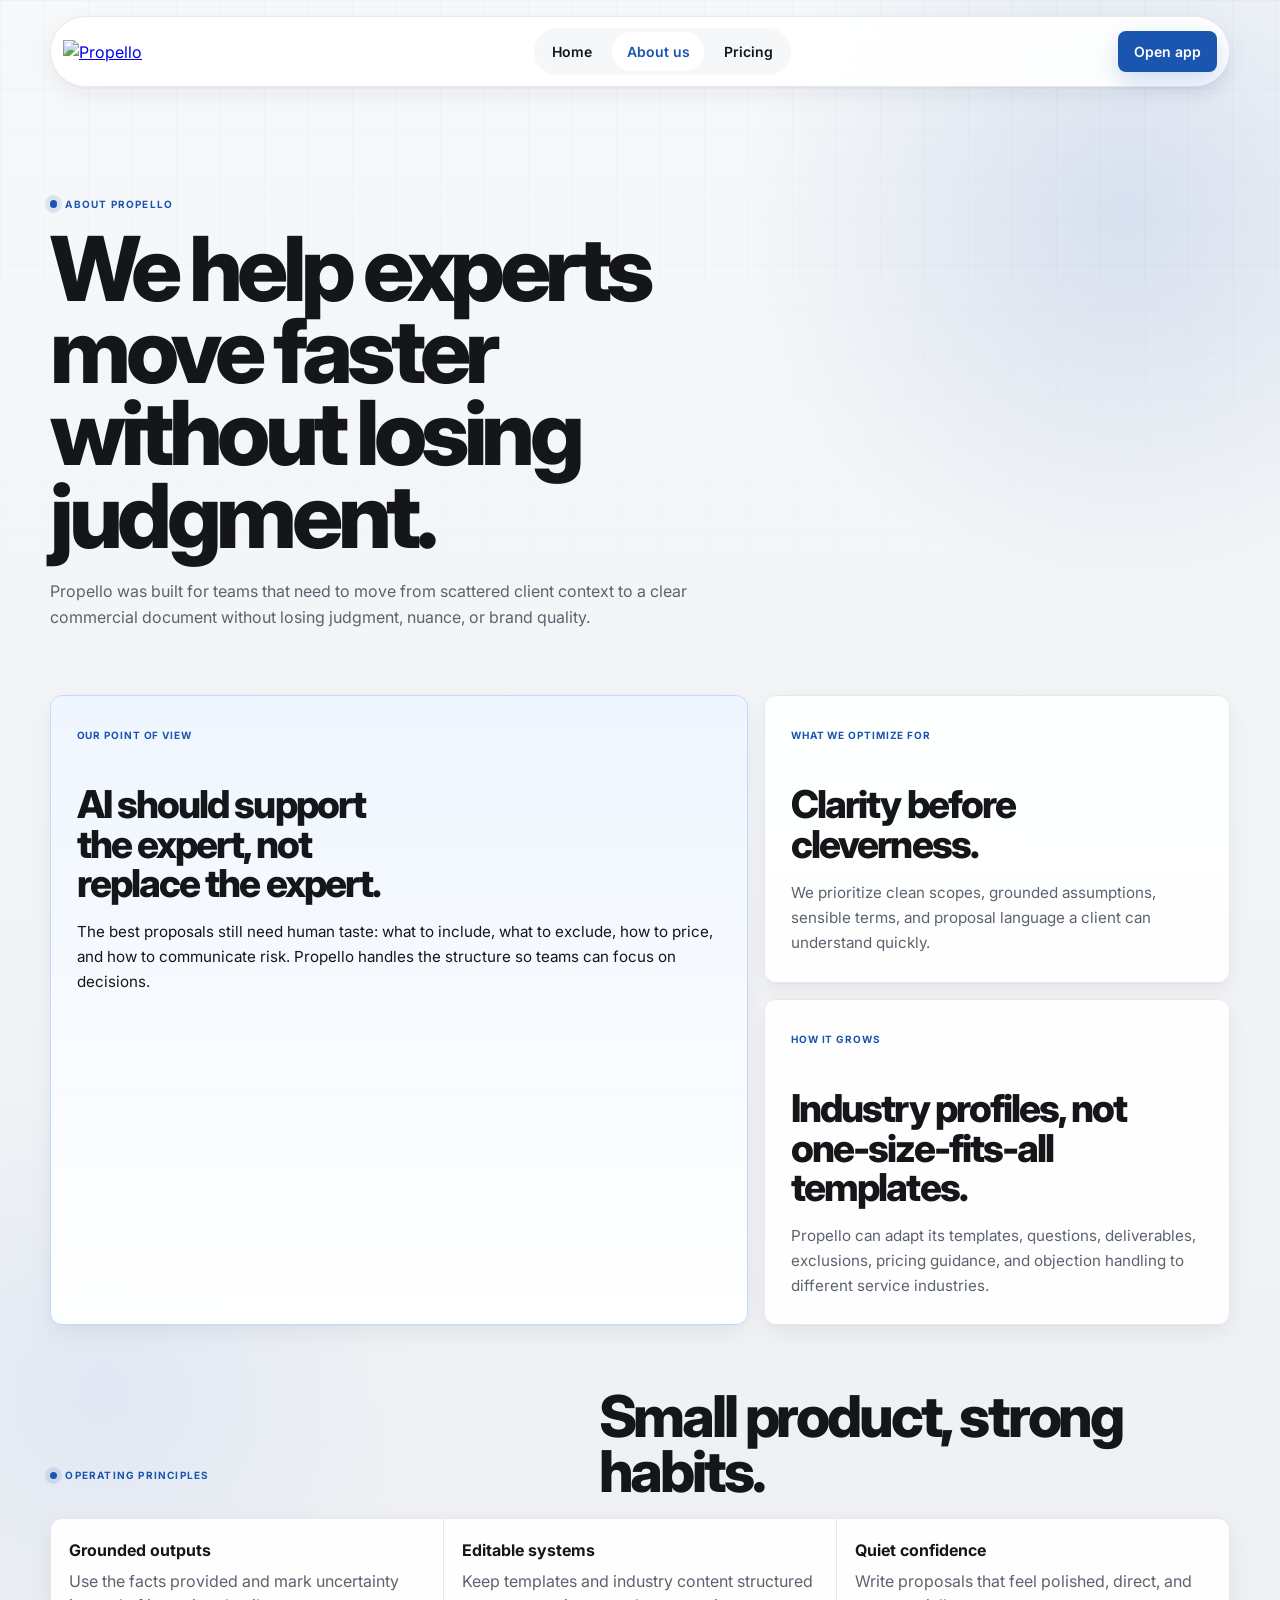
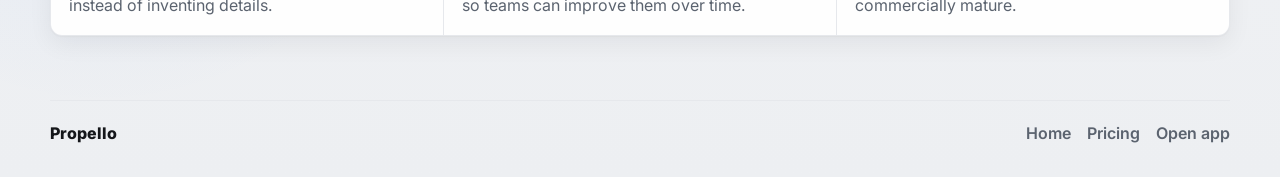
==== about.html @ bf48cc8b "Improve landing 3D render quality" ====
<!DOCTYPE html>
<html lang="en">
<head>
  <meta charset="UTF-8" />
  <meta name="viewport" content="width=device-width, initial-scale=1.0" />
  <title>Propello — About Us</title>
  <link rel="icon" href="assets/favicon.svg" />
  <link rel="preconnect" href="https://fonts.googleapis.com" />
  <link rel="preconnect" href="https://fonts.gstatic.com" crossorigin />
  <link href="https://fonts.googleapis.com/css2?family=Inter:wght@400;500;600;700;800&display=swap" rel="stylesheet" />
  <link rel="stylesheet" href="styles.css?v=41" />
</head>
<body class="marketing-page">

  <header class="marketing-nav">
    <a class="marketing-nav__brand" href="home.html" aria-label="Propello home">
      <img src="assets/logo.svg" alt="Propello" />
    </a>
    <nav class="marketing-nav__links" aria-label="Main navigation">
      <a href="home.html">Home</a>
      <a class="is-active" href="about.html">About us</a>
      <a href="pricing.html">Pricing</a>
    </nav>
    <a class="marketing-nav__cta" href="index.html">Open app</a>
  </header>

  <main>
    <section class="about-hero">
      <span class="marketing-eyebrow">About Propello</span>
      <h1>We help experts move faster without losing judgment.</h1>
      <p>
        Propello was built for teams that need to move from scattered client context to a clear
        commercial document without losing judgment, nuance, or brand quality.
      </p>
    </section>

    <section class="about-grid">
      <article class="about-panel about-panel--dark">
        <span>Our point of view</span>
        <h2>AI should support the expert, not replace the expert.</h2>
        <p>
          The best proposals still need human taste: what to include, what to exclude, how to price,
          and how to communicate risk. Propello handles the structure so teams can focus on decisions.
        </p>
      </article>
      <article class="about-panel">
        <span>What we optimize for</span>
        <h2>Clarity before cleverness.</h2>
        <p>
          We prioritize clean scopes, grounded assumptions, sensible terms, and proposal language a
          client can understand quickly.
        </p>
      </article>
      <article class="about-panel">
        <span>How it grows</span>
        <h2>Industry profiles, not one-size-fits-all templates.</h2>
        <p>
          Propello can adapt its templates, questions, deliverables, exclusions, pricing guidance,
          and objection handling to different service industries.
        </p>
      </article>
    </section>

    <section class="values-section">
      <div class="section-heading">
        <span class="marketing-eyebrow">Operating principles</span>
        <h2>Small product, strong habits.</h2>
      </div>
      <div class="values-list">
        <div><strong>Grounded outputs</strong><span>Use the facts provided and mark uncertainty instead of inventing details.</span></div>
        <div><strong>Editable systems</strong><span>Keep templates and industry content structured so teams can improve them over time.</span></div>
        <div><strong>Quiet confidence</strong><span>Write proposals that feel polished, direct, and commercially mature.</span></div>
      </div>
    </section>
  </main>

  <footer class="marketing-footer">
    <span>Propello</span>
    <a href="home.html">Home</a>
    <a href="pricing.html">Pricing</a>
    <a href="index.html">Open app</a>
  </footer>
</body>
</html>
---- styles.css ----
/* ============================================================
   Propello Design System & UI Components (light theme)
   ============================================================ */

/* Ensure [hidden] always wins over display rules set by class selectors */
[hidden] { display: none !important; }
:root {
  --bg: #edeff2;
  --bg-card: #ffffff;
  --bg-input: #ffffff;
  --bg-subtle: #f6f7f9;
  --text: #14161a;
  --text-muted: #5b636f;
  --rausch: #1A56B0;
  --rausch-hover: #1545A0;
  --rausch-tint: #EFF6FF;
  --border: #e6e8ec;
  --radius: 12px;
  --shadow: 0 1px 2px rgb(20 22 26 / 0.04), 0 8px 24px rgb(20 22 26 / 0.06);
  --appbar-h: 64px;
}

* { box-sizing: border-box; margin: 0; padding: 0; }
body {
  font-family: 'Inter', -apple-system, system-ui, sans-serif;
  background: var(--bg);
  color: var(--text);
  line-height: 1.5;
  -webkit-font-smoothing: antialiased;
  padding-top: var(--appbar-h);
}
button, input, textarea, select { font-family: inherit; }

/* Layout */
.appbar {
  display: flex; justify-content: space-between; align-items: center;
  padding: 1rem 1.5rem; background: var(--bg-card);
  border-bottom: 1px solid var(--border);
  position: fixed; top: 0; left: 240px; right: 0;
  z-index: 100; transition: left 0.2s ease;
}
.appbar__brand { display: flex; align-items: center; gap: 0.75rem; }
.appbar__logo { height: 24px; }
.appbar__divider { width: 1px; height: 22px; background: var(--border); }
.appbar__title { font-weight: 700; font-size: 0.875rem; letter-spacing: -0.01em; color: var(--text); }
.appbar__actions { display: flex; gap: 0.5rem; align-items: center; }

.layout { display: grid; grid-template-columns: minmax(340px, 400px) minmax(0, 1fr); align-items: start; min-height: calc(100vh - var(--appbar-h)); }
.composer {
  padding: 1.5rem; border-right: 1px solid var(--border);
  position: sticky; top: var(--appbar-h);
  overflow-y: auto; height: calc(100vh - var(--appbar-h));
  display: flex; flex-direction: column; gap: 1rem;
  background: var(--bg-card);
}
/* No overflow here: it must NOT become the sticky scroll-container, or the
   editor toolbar below would stick to the stage (which scrolls with the page)
   instead of to the viewport. The window is the scroller. */
.stage { padding: 3rem 1.5rem; background: var(--bg); min-width: 0; }

/* Components */
.card {
  background: var(--bg-card); border: 1px solid var(--border);
  border-radius: var(--radius); padding: 1.25rem;
  box-shadow: var(--shadow);
}
/* Settings modal */
.modal__content--settings { max-width: 440px; }
.settings-tabs { display: flex; gap: 0.4rem; padding: 0.25rem; background: var(--bg-subtle); border-radius: 10px; margin-bottom: 1.25rem; }
.settings-tab { flex: 1; padding: 0.5rem; border: none; border-radius: 8px; background: transparent; font-size: 0.8125rem; font-weight: 600; color: var(--text-muted); cursor: pointer; transition: background 0.15s, color 0.15s; }
.settings-tab:hover { color: var(--text); }
.settings-tab--active { background: var(--bg-card); color: var(--text); box-shadow: var(--shadow); }
.settings-panel { display: flex; flex-direction: column; gap: 0.75rem; }
.settings-avatar-row { display: flex; align-items: center; gap: 1rem; margin-bottom: 0.25rem; }
.settings-avatar { width: 64px; height: 64px; border-radius: 50%; background: var(--rausch); color: #fff; display: flex; align-items: center; justify-content: center; font-size: 1.25rem; font-weight: 700; flex-shrink: 0; overflow: hidden; }
.settings-avatar-actions { display: flex; flex-direction: column; gap: 0.4rem; }
.card__title { font-size: 0.875rem; font-weight: 600; margin-bottom: 0.5rem; }
.card__hint { font-size: 0.75rem; color: var(--text-muted); margin-bottom: 1rem; line-height: 1.5; }
.card__hint code { background: var(--bg-subtle); border: 1px solid var(--border); border-radius: 5px; padding: 1px 5px; font-size: 0.6875rem; }
.brand-color-row {
  display: grid; grid-template-columns: auto 2.75rem minmax(0, 1fr) auto;
  align-items: center; gap: 0.55rem;
}
.brand-color-preview {
  width: 1.25rem; height: 1.25rem; border-radius: 50%;
  background: var(--rausch); border: 2px solid #fff;
  box-shadow: 0 0 0 6px rgba(26, 86, 176, 0.12);
}
.brand-color-input {
  width: 2.75rem; height: 2.5rem; padding: 0.15rem;
  border: 1px solid var(--border); border-radius: 8px;
  background: var(--bg-input); cursor: pointer;
}
.brand-color-hex {
  font-family: 'Courier New', monospace; text-transform: lowercase;
}

.card__subtitle {
  font-size: 0.75rem; font-weight: 700; text-transform: uppercase; letter-spacing: 0.04em;
  color: var(--text-muted); margin: 1rem 0 0.5rem;
}
.card__subtitle:first-of-type { margin-top: 0; }

/* Line items */
.line-items { display: flex; flex-direction: column; gap: 0.5rem; margin-bottom: 0.5rem; }
.line-item {
  display: flex; flex-direction: column; gap: 0.4rem;
  padding: 0.6rem; border: 1px solid var(--border); border-radius: 8px;
}
.line-item__row2 { display: grid; grid-template-columns: 4.5rem 1fr 1fr 1.75rem; gap: 0.4rem; align-items: center; }
.line-item__amount {
  font-size: 0.8125rem; font-weight: 600; text-align: right; padding: 0.625rem 0.25rem;
  font-variant-numeric: tabular-nums;
}
.line-item__remove {
  width: 1.75rem; height: 1.75rem; border-radius: 6px; border: 1px solid var(--border);
  background: transparent; color: var(--text-muted); font-size: 1.1rem; line-height: 1;
  cursor: pointer; display: flex; align-items: center; justify-content: center;
  transition: background 0.15s ease, color 0.15s ease;
}
.line-item__remove:hover { background: var(--rausch-tint); color: var(--rausch); border-color: #BFDBFE; }
.line-items__total {
  display: flex; align-items: center; justify-content: space-between;
  font-size: 0.8125rem; font-weight: 700; padding: 0.5rem 0.25rem 1rem;
}
.line-items__total span:last-child { font-variant-numeric: tabular-nums; }

/* Internal proposal toolkit */
.internal-card { padding-bottom: 1rem; }
.internal-tabs {
  display: flex; flex-wrap: wrap; gap: 0.35rem;
  padding: 0.35rem; margin-bottom: 0.9rem;
  background: var(--bg-subtle); border-radius: 8px;
}
.internal-tab {
  flex: 1 1 calc(20% - 0.35rem);
  min-width: 4.6rem; border: none; border-radius: 6px; background: transparent;
  color: var(--text-muted); cursor: pointer;
  font-size: 0.7rem; font-weight: 700; padding: 0.45rem 0.35rem;
  white-space: normal; line-height: 1.1; text-align: center;
}
.internal-tab:hover { color: var(--text); }
.internal-tab--active { background: var(--bg-card); color: var(--rausch); box-shadow: var(--shadow); }
.internal-panel { display: flex; flex-direction: column; gap: 0.75rem; }
.internal-panel__description {
  margin: 0;
  padding: 0.65rem 0.7rem;
  border: 1px solid var(--border);
  border-left: 3px solid var(--rausch);
  border-radius: 8px;
  background: var(--bg-subtle);
  color: var(--text-muted);
  font-size: 0.74rem;
  font-weight: 600;
  line-height: 1.45;
}
.internal-preview {
  border: 1px solid var(--border); border-radius: 8px; background: var(--bg-subtle);
  padding: 0.75rem; min-height: 72px;
}
.internal-preview__title { font-size: 0.8125rem; font-weight: 700; color: var(--text); margin-bottom: 0.25rem; }
.internal-preview__text { font-size: 0.75rem; color: var(--text-muted); line-height: 1.45; }
.internal-mini-form { display: grid; grid-template-columns: 1fr auto; gap: 0.5rem; align-items: start; }
.internal-mini-form--stack { grid-template-columns: 1fr; }

.industry-onboarding .card__hint {
  margin: 0.45rem 0 0.6rem;
}
.industry-question-list {
  display: flex; flex-direction: column; gap: 0.65rem;
}
.industry-question {
  min-width: 0;
}
.industry-setup {
  display: flex; flex-direction: column; gap: 0.85rem;
  padding: 0.8rem; margin: -0.25rem 0 0.9rem;
  border: 1px solid #BFDBFE; border-radius: 10px;
  background: linear-gradient(135deg, #EFF6FF, #ffffff);
}
.industry-setup__copy {
  display: flex; flex-direction: column; gap: 0.25rem;
  min-width: 0;
}
.industry-setup__copy strong {
  font-size: 0.875rem; color: var(--text); line-height: 1.25;
}
.industry-setup__copy p {
  margin: 0; color: var(--text-muted); font-size: 0.75rem; line-height: 1.45;
}
.industry-setup__eyebrow {
  width: fit-content;
  padding: 0.2rem 0.45rem; border-radius: 999px;
  background: var(--rausch); color: #fff;
  font-size: 0.62rem; font-weight: 800; text-transform: uppercase; letter-spacing: 0.05em;
}
.industry-setup__form {
  display: flex; flex-direction: column; gap: 0.65rem;
}

.content-block-list { display: flex; flex-direction: column; gap: 0.5rem; max-height: 260px; overflow: auto; padding-right: 0.15rem; }
.content-block {
  display: grid; grid-template-columns: 1fr auto; gap: 0.6rem; align-items: start;
  padding: 0.7rem; border: 1px solid var(--border); border-radius: 8px;
  background: var(--bg-card);
}
.content-block--selected { border-color: #BFDBFE; background: var(--rausch-tint); }
.content-block__title { font-size: 0.8125rem; font-weight: 700; color: var(--text); margin-bottom: 0.2rem; }
.content-block__text {
  font-size: 0.73rem; color: var(--text-muted); line-height: 1.45;
  display: -webkit-box; -webkit-line-clamp: 3; -webkit-box-orient: vertical; overflow: hidden;
}
.content-block__actions { display: flex; flex-direction: column; gap: 0.35rem; }

.scope-items { display: flex; flex-wrap: wrap; gap: 0.35rem; min-height: 1.8rem; }
.scope-item {
  display: inline-flex; align-items: center; gap: 0.35rem;
  padding: 0.32rem 0.45rem; border-radius: 999px;
  border: 1px solid var(--border); background: var(--bg-subtle);
  font-size: 0.72rem; font-weight: 600; color: var(--text);
}
.scope-item button {
  width: 16px; height: 16px; border: none; border-radius: 50%;
  background: rgba(20, 22, 26, 0.08); color: var(--text-muted);
  line-height: 1; cursor: pointer;
}
.scope-item button:hover { background: var(--rausch); color: #fff; }

.proposal-price-items { display: flex; flex-direction: column; gap: 0.5rem; }
.proposal-price-item {
  display: flex; flex-direction: column; gap: 0.45rem;
  padding: 0.75rem; border: 1px solid var(--border); border-radius: 8px;
  background: var(--bg-card);
}
.proposal-price-item__header {
  display: grid; grid-template-columns: minmax(0, 1fr) auto; gap: 0.4rem; align-items: center;
}
.proposal-price-item__basis { width: 100%; min-width: 0; }
.proposal-price-item__money {
  display: grid; grid-template-columns: auto minmax(0, 1fr); gap: 0.4rem; align-items: center;
}
.proposal-price-item__prefix {
  min-width: 1.1rem; text-align: center; color: var(--text-muted); font-size: 0.75rem; font-weight: 700;
}
.proposal-price-item__money .input {
  min-width: 0; text-align: right; font-variant-numeric: tabular-nums;
}
.proposal-price-item .line-item__remove {
  width: 1.9rem; height: 1.9rem;
}

.approval-summary {
  display: flex; align-items: center; justify-content: space-between; gap: 0.75rem;
  padding: 0.75rem; border: 1px solid var(--border); border-radius: 8px; background: var(--bg-subtle);
  flex-wrap: wrap;
}
.approval-summary__status {
  display: inline-flex; align-items: center; padding: 0.25rem 0.5rem;
  border-radius: 999px; font-size: 0.72rem; font-weight: 800; text-transform: uppercase;
  letter-spacing: 0.04em;
}
.approval-summary__status--draft, .doc-status--draft { color: #475569; background: #e2e8f0; }
.approval-summary__status--review, .doc-status--review { color: #92400e; background: #fef3c7; }
.approval-summary__status--approved, .doc-status--approved { color: #047857; background: #d1fae5; }
.approval-summary__meta { font-size: 0.72rem; color: var(--text-muted); text-align: right; }
.approval-actions { display: grid; grid-template-columns: repeat(3, 1fr); gap: 0.4rem; }
.approval-actions .btn { width: 100%; }

.version-list { display: flex; flex-direction: column; gap: 0.5rem; max-height: 260px; overflow: auto; padding-right: 0.15rem; }
.version-item {
  display: grid; grid-template-columns: 1fr auto; gap: 0.6rem; align-items: center;
  padding: 0.65rem; border: 1px solid var(--border); border-radius: 8px; background: var(--bg-card);
}
.version-item__title { font-size: 0.8125rem; font-weight: 700; color: var(--text); }
.version-item__meta { font-size: 0.72rem; color: var(--text-muted); }

.workflow-banner {
  max-width: 210mm; margin: 0 auto 1rem;
  display: flex; align-items: center; gap: 0.6rem; flex-wrap: wrap;
  padding: 0.65rem 0.9rem; border-radius: 10px; border: 1px solid var(--border);
  background: var(--bg-card); color: var(--text); box-shadow: var(--shadow);
  font-size: 0.8125rem;
}
.workflow-banner__pill {
  display: inline-flex; align-items: center; border-radius: 999px;
  padding: 0.22rem 0.5rem; font-size: 0.68rem; font-weight: 800;
  text-transform: uppercase; letter-spacing: 0.04em;
}
.workflow-banner--draft .workflow-banner__pill { background: #e2e8f0; color: #475569; }
.workflow-banner--review .workflow-banner__pill { background: #fef3c7; color: #92400e; }
.workflow-banner--approved .workflow-banner__pill { background: #d1fae5; color: #047857; }

.doc-status {
  display: inline-flex; vertical-align: middle; margin-left: 0.35rem;
  padding: 0.12rem 0.35rem; border-radius: 999px;
  font-size: 0.6rem; font-weight: 800; text-transform: uppercase; letter-spacing: 0.04em;
}

/* Document type badge */
.doc-card__type {
  position: absolute; top: 0.5rem; left: 0.5rem; font-size: 0.625rem; font-weight: 700;
  text-transform: uppercase; letter-spacing: 0.04em; color: var(--rausch);
  background: var(--rausch-tint); border-radius: 5px; padding: 2px 6px; line-height: 1.4;
}
.doc-card__type--proposal { color: #1d4ed8; background: #dbeafe; }
.doc-card__type--invoice { color: var(--rausch); background: var(--rausch-tint); }
.doc-card__type--questionnaire { color: #15803d; background: #dcfce7; }
.doc-card__new {
  position: absolute; top: 0.5rem; right: 2rem; font-size: 0.625rem; font-weight: 700;
  text-transform: uppercase; letter-spacing: 0.04em; color: #fff; background: var(--rausch);
  border-radius: 5px; padding: 2px 6px; line-height: 1.4; z-index: 1;
}
.step { display: flex; align-items: center; gap: 0.75rem; margin-bottom: 1rem; }
.step .card__title { margin: 0; }
.step__n {
  width: 20px; height: 20px; background: var(--rausch); color: #fff;
  border-radius: 50%; font-size: 0.625rem; font-weight: 800;
  display: flex; align-items: center; justify-content: center;
}

.input {
  width: 100%; padding: 0.625rem 0.875rem;
  background: var(--bg-input); border: 1px solid var(--border);
  border-radius: 8px; color: var(--text); font-size: 0.875rem;
  transition: border-color 0.15s ease;
}
.input:focus { outline: none; border-color: var(--rausch); }
.input::placeholder { color: var(--text-muted); opacity: 0.7; }
.textarea { resize: vertical; }
.label { display: block; font-size: 0.75rem; font-weight: 500; color: var(--text-muted); margin-bottom: 0.25rem; }
.label__opt { font-weight: 400; color: var(--text-muted); opacity: 0.75; }

.date-field { position: relative; display: flex; align-items: center; }
.date-field .input { padding-right: 2.25rem; }
.date-field__btn {
  position: absolute; right: 0.35rem; top: 50%; transform: translateY(-50%);
  width: 1.75rem; height: 1.75rem; display: flex; align-items: center; justify-content: center;
  background: none; border: none; border-radius: 6px; cursor: pointer;
  font-size: 0.9375rem; line-height: 1; color: var(--text-muted);
  transition: background 0.15s ease, color 0.15s ease;
}
.date-field__btn:hover { background: rgba(15, 23, 42, 0.06); color: var(--rausch); }
.date-field__btn svg { width: 1rem; height: 1rem; }
.date-field__picker {
  position: absolute; inset: 0; width: 100%; height: 100%;
  padding: 0; border: none; opacity: 0; pointer-events: none;
}

.grid2 { display: grid; grid-template-columns: 1fr 1fr; gap: 0.75rem; }
.modal__content .grid2 { margin-bottom: 0.75rem; }
.field { margin-bottom: 0.75rem; }
.field--full { grid-column: 1 / -1; }
.field--row { display: flex; align-items: center; justify-content: space-between; gap: 0.75rem; }
.check { display: inline-flex; align-items: center; gap: 0.4rem; font-size: 0.8125rem; color: var(--text-muted); cursor: pointer; }
.rule { border: none; border-top: 1px solid var(--border); margin: 1rem 0; }

.btn {
  padding: 0.625rem 1rem; border-radius: 8px; font-size: 0.875rem;
  font-weight: 600; cursor: pointer; transition: all 0.15s ease;
  border: none; display: inline-flex; align-items: center; justify-content: center; gap: 0.4rem;
  text-decoration: none; color: inherit;
}
.btn[hidden] { display: none; }
.btn--primary { background: var(--rausch); color: white; }
.btn--primary:hover { background: var(--rausch-hover); }
.btn--ghost { background: transparent; color: var(--text); border: 1px solid var(--border); }
.btn--ghost:hover { background: var(--bg-subtle); }
.btn--block { width: 100%; margin-bottom: 0.5rem; }
.btn--sm { padding: 0.45rem 0.75rem; font-size: 0.8125rem; }
.btn--quicksearch { white-space: nowrap; }
.btn__kbd {
  display: inline-flex; align-items: center; justify-content: center;
  padding: 0.12rem 0.35rem; border-radius: 6px; font-size: 0.68rem;
  font-weight: 700; letter-spacing: 0.02em; color: var(--text-muted);
  background: var(--bg-subtle); border: 1px solid var(--border);
}

.dot { width: 8px; height: 8px; border-radius: 50%; background: var(--text-muted); display: inline-block; }
.dot--ok { background: #10b981; }

/* Greeting + user menu */
.appbar__greeting { font-size: 0.8125rem; font-weight: 500; color: var(--text-muted); white-space: nowrap; }
/* The greeting now leads the appbar brand (where the logo used to be), followed
   by a divider and the page title. When logged out the greeting is [hidden], so
   collapse the now-orphaned leading divider too. */
.appbar__greeting[hidden] + .appbar__divider { display: none; }
.user-menu { position: relative; }
.user-menu__avatar {
  width: 32px; height: 32px; border-radius: 50%; border: none; cursor: pointer;
  background: var(--rausch); color: #fff; font-weight: 700; font-size: 0.8125rem;
  display: flex; align-items: center; justify-content: center; line-height: 1;
}
.user-menu__dropdown {
  position: absolute; top: calc(100% + 0.5rem); right: 0; min-width: 150px;
  background: var(--bg-card); border: 1px solid var(--border); border-radius: 8px;
  box-shadow: var(--shadow); padding: 0.25rem; display: flex; flex-direction: column;
  z-index: 200;
}
.user-menu__dropdown[hidden] { display: none; }
.user-menu__item {
  display: block; width: 100%; text-align: left; padding: 0.5rem 0.75rem;
  border-radius: 6px; border: none; background: none; cursor: pointer;
  font-size: 0.8125rem; color: var(--text);
}
.user-menu__item:hover { background: var(--bg-subtle); }

/* Logo settings row */
.logo-row { display: flex; align-items: center; gap: 0.6rem; flex-wrap: wrap; }
.logo-preview { height: 28px; width: auto; max-width: 120px; }

/* Dropzone */
.dropzone {
  border: 2px dashed var(--border); border-radius: var(--radius);
  padding: 2rem 1rem; text-align: center; cursor: pointer;
  display: flex; flex-direction: column; gap: 0.5rem; transition: all 0.15s ease;
}
.dropzone:hover { border-color: var(--rausch); background: rgba(26, 86, 176, 0.05); }
.dropzone__text { font-size: 0.8125rem; }
.dropzone__file {
  font-size: 0.75rem; color: var(--rausch); font-weight: 600;
  max-width: 100%; overflow: hidden; text-overflow: ellipsis; white-space: nowrap;
}

/* History */
.history-list { display: flex; flex-direction: column; gap: 1rem; }
.history-group { display: flex; flex-direction: column; gap: 0.5rem; }
.history-group__label {
  font-size: 0.6875rem; font-weight: 700; text-transform: uppercase; letter-spacing: 0.05em;
  color: var(--text-muted);
}
.history-item {
  display: flex; align-items: center; gap: 0.5rem;
  padding: 0.75rem; border-radius: 8px; border: 1px solid var(--border);
  transition: background 0.15s ease;
}
.history-item:hover { background: var(--bg-subtle); }
.history-item__body { flex: 1; min-width: 0; cursor: pointer; }
.history-item__title { font-size: 0.8125rem; font-weight: 600; }
.history-item__meta { font-size: 0.75rem; color: var(--text-muted); }
.history-item__delete {
  flex-shrink: 0; width: 24px; height: 24px; border-radius: 6px;
  border: 1px solid transparent; background: transparent; color: var(--text-muted);
  font-size: 1.1rem; line-height: 1; cursor: pointer; transition: background 0.15s ease, color 0.15s ease;
}
.history-item__delete:hover { background: var(--rausch-tint); color: var(--rausch); border-color: #BFDBFE; }
.history-card__viewall { margin-top: 0.75rem; }

/* Dashboard */
.modal--dashboard .modal__content {
  max-width: 1000px; width: 100%; height: 85vh;
  display: flex; flex-direction: column;
}
.dashboard__header {
  display: flex; align-items: center; justify-content: space-between; gap: 1rem;
  flex-wrap: wrap; margin-bottom: 1rem; padding-right: 2rem;
}
.dashboard__header .card__title { margin: 0; }
.dashboard__search { max-width: 320px; }
.dashboard__tabs { display: flex; gap: 0.4rem; }
.dashboard__tab {
  padding: 0.4rem 0.75rem; border-radius: 8px; border: 1px solid var(--border);
  background: transparent; font-size: 0.8125rem; font-weight: 600; color: var(--text-muted);
  cursor: pointer; transition: background 0.15s ease, color 0.15s ease, border-color 0.15s ease;
}
.dashboard__tab:hover { color: var(--text); }
.dashboard__tab--active { background: var(--rausch-tint); color: var(--rausch); border-color: #BFDBFE; }
.dashboard__grid {
  flex: 1; overflow: auto;
  display: grid; grid-template-columns: repeat(auto-fill, minmax(180px, 1fr));
  gap: 1rem; align-content: start;
}
.dashboard__empty { color: var(--text-muted); font-size: 0.875rem; grid-column: 1 / -1; text-align: center; padding: 3rem 1rem; }

.doc-card {
  position: relative; display: flex; flex-direction: column;
  border: 1px solid var(--border); border-radius: var(--radius);
  overflow: hidden; cursor: pointer; transition: box-shadow 0.15s ease, border-color 0.15s ease;
  background: var(--bg-card);
}
.doc-card:hover { border-color: var(--rausch); box-shadow: var(--shadow); }
.doc-card__thumb {
  aspect-ratio: 3 / 4; background: #f8fafc; border-bottom: 1px solid var(--border);
  display: flex; flex-direction: column; align-items: center; justify-content: center;
  padding: 0.75rem; text-align: center; gap: 0.5rem;
}
.doc-card__thumb img { height: 18px; width: auto; }
.doc-card__thumb-title {
  font-size: 0.6875rem; font-weight: 600; color: var(--text);
  display: -webkit-box; -webkit-line-clamp: 4; -webkit-box-orient: vertical; overflow: hidden;
}
.doc-card__body { padding: 0.625rem 0.75rem; }
.doc-card__title {
  font-size: 0.8125rem; font-weight: 600; overflow: hidden; text-overflow: ellipsis;
  white-space: nowrap;
}
.doc-card__meta { font-size: 0.75rem; color: var(--text-muted); overflow: hidden; text-overflow: ellipsis; white-space: nowrap; }
.doc-card__delete {
  position: absolute; top: 0.5rem; right: 0.5rem; width: 26px; height: 26px;
  border-radius: 6px; border: 1px solid var(--border); background: var(--bg-card);
  color: var(--text-muted); font-size: 1.1rem; line-height: 1; cursor: pointer;
  display: flex; align-items: center; justify-content: center;
  opacity: 0; transition: opacity 0.15s ease, background 0.15s ease, color 0.15s ease;
}
.doc-card:hover .doc-card__delete { opacity: 1; }
.doc-card__delete:hover { background: var(--rausch-tint); color: var(--rausch); border-color: #BFDBFE; }
@media (hover: none) {
  .doc-card__delete { opacity: 1; }
}

/* Modal */
.modal {
  position: fixed; top: 0; right: 0; bottom: 0; left: 0; inset: 0;
  background: rgba(20, 22, 26, 0.5); padding: 1rem;
  display: none; align-items: center; justify-content: center;
  z-index: 1000; opacity: 0; pointer-events: none; transition: opacity 0.2s ease;
}
.modal--visible { display: flex; opacity: 1; pointer-events: auto; }
.modal__content { width: 100%; max-width: 360px; max-height: 100%; overflow: auto; position: relative; }
.modal__content--quick-search { max-width: 760px; padding: 1rem 1rem 0.85rem; }
.modal__close {
  position: absolute; top: 0.75rem; right: 0.75rem;
  background: none; border: none; color: var(--text-muted);
  font-size: 1.5rem; cursor: pointer; line-height: 1;
}

.modal--quick-search { align-items: flex-start; padding-top: 9vh; }
.quick-search__header {
  display: flex; align-items: flex-start; justify-content: space-between; gap: 1rem;
  margin-bottom: 0.9rem;
}
.quick-search__inputrow {
  display: flex; align-items: center; gap: 0.75rem; margin-bottom: 0.85rem;
}
.quick-search__input { flex: 1; height: 48px; font-size: 0.95rem; }
.quick-search__shortcut {
  flex-shrink: 0; padding: 0.5rem 0.65rem; border-radius: 10px;
  font-size: 0.75rem; font-weight: 700; color: var(--text-muted);
  background: var(--bg-subtle); border: 1px solid var(--border);
}
.quick-search__status {
  font-size: 0.8125rem; color: var(--text-muted); padding: 0.5rem 0.25rem 0.85rem;
}
.quick-search__results {
  display: flex; flex-direction: column; gap: 0.45rem;
  max-height: min(50vh, 480px); overflow: auto; padding-right: 0.2rem;
}
.quick-search__item {
  width: 100%; display: flex; align-items: center; gap: 0.8rem;
  text-align: left; background: var(--bg-card); border: 1px solid var(--border);
  border-radius: 14px; padding: 0.8rem 0.9rem; cursor: pointer;
  transition: border-color 0.15s ease, background 0.15s ease, transform 0.15s ease, box-shadow 0.15s ease;
}
.quick-search__item:hover, .quick-search__item--active {
  border-color: rgba(26, 86, 176, 0.35);
  background: var(--rausch-tint);
  box-shadow: 0 6px 18px rgba(26, 86, 176, 0.08);
  transform: translateY(-1px);
}
.quick-search__icon {
  width: 34px; height: 34px; border-radius: 10px; flex-shrink: 0;
  display: inline-flex; align-items: center; justify-content: center;
  font-size: 0.8rem; font-weight: 800; color: #fff;
  background: linear-gradient(135deg, #1A56B0, #3B82F6);
}
.quick-search__icon--questionnaire { background: linear-gradient(135deg, #0ea5e9, #22c55e); }
.quick-search__icon--invoice { background: linear-gradient(135deg, #0f172a, #475569); }
.quick-search__icon--proposal { background: linear-gradient(135deg, #1A56B0, #3B82F6); }
.quick-search__body { flex: 1; min-width: 0; }
.quick-search__title { font-weight: 700; color: #0f172a; margin-bottom: 0.15rem; overflow: hidden; text-overflow: ellipsis; white-space: nowrap; }
.quick-search__meta { font-size: 0.78rem; color: var(--text-muted); overflow: hidden; text-overflow: ellipsis; white-space: nowrap; }
.quick-search__chev { color: var(--text-muted); font-weight: 700; flex-shrink: 0; }
.quick-search__footer {
  display: flex; justify-content: space-between; gap: 1rem; flex-wrap: wrap;
  margin-top: 0.85rem; padding-top: 0.85rem; border-top: 1px solid var(--border);
  font-size: 0.75rem; color: var(--text-muted);
}

/* Toast */
.toast {
  position: fixed; bottom: 1.5rem; left: 50%; transform: translateX(-50%) translateY(100px);
  background: var(--bg-card); border: 1px solid var(--border);
  padding: 0.75rem 1.25rem; border-radius: 99px; font-size: 0.875rem; font-weight: 500;
  z-index: 1100; transition: transform 0.3s cubic-bezier(0.175, 0.885, 0.32, 1.275);
  box-shadow: var(--shadow);
}
.toast--visible { transform: translateX(-50%) translateY(0); }
.toast--success { border-color: #10b981; color: #10b981; }
.toast--error { border-color: var(--rausch); color: var(--rausch); }

/* Editor toolbar */
.editor-toolbar {
  display: flex; gap: 0.25rem; align-items: center; flex-wrap: wrap;
  position: sticky; top: var(--appbar-h); z-index: 80;
  max-width: 210mm; margin: 0 auto 1rem;
  background: var(--bg-card); border: 1px solid var(--border); border-radius: var(--radius);
  box-shadow: var(--shadow); padding: 0.35rem;
}
.editor-toolbar[hidden] { display: none; }
.editor-toolbar__btn {
  width: 32px; height: 32px; border-radius: 6px; border: 1px solid transparent;
  background: transparent; cursor: pointer; font-size: 0.8125rem; color: var(--text);
  display: flex; align-items: center; justify-content: center; transition: background 0.15s ease;
}
.editor-toolbar__btn:hover { background: var(--bg-subtle); }
.editor-toolbar__btn.is-active { background: var(--rausch-tint); color: var(--rausch); }
.editor-toolbar__sep { width: 1px; height: 20px; background: var(--border); margin: 0 0.25rem; }

/* Table menu (dropdown) */
.editor-toolbar__menu { position: relative; display: inline-flex; }
#tableMenuBtn { width: auto; gap: 0.15rem; padding: 0 0.4rem; }
.editor-toolbar__caret { font-size: 0.6rem; line-height: 1; }
.editor-toolbar__dropdown {
  position: absolute; top: calc(100% + 6px); left: 0; z-index: 60;
  background: var(--bg-card); border: 1px solid var(--border); border-radius: 10px;
  box-shadow: 0 10px 28px rgba(0, 0, 0, 0.14); padding: 0.35rem; min-width: 184px;
  display: flex; flex-direction: column; gap: 1px;
}
.editor-toolbar__dropdown[hidden] { display: none; }
.editor-toolbar__dropdown button {
  text-align: left; background: none; border: none; border-radius: 6px;
  padding: 0.5rem 0.65rem; font-size: 0.8125rem; color: var(--text);
  cursor: pointer; white-space: nowrap; width: 100%;
}
.editor-toolbar__dropdown button:hover:not(:disabled) { background: var(--bg-subtle); }
.editor-toolbar__dropdown button:disabled { color: var(--text-muted); opacity: 0.45; cursor: default; }
.editor-toolbar__dropdown-sep { height: 1px; background: var(--border); margin: 0.25rem 0; }
.editor-toolbar__select {
  height: 32px; border-radius: 6px; border: 1px solid var(--border);
  background: var(--bg-card); color: var(--text); font-size: 0.8125rem;
  padding: 0 0.4rem; cursor: pointer; max-width: 8.5rem;
}
.editor-toolbar__select--font { max-width: 9.5rem; }
.editor-toolbar__color {
  position: relative; width: 32px; height: 32px; border-radius: 6px;
  display: flex; align-items: center; justify-content: center;
  font-size: 0.8125rem; font-weight: 700; cursor: pointer; transition: background 0.15s ease;
}
.editor-toolbar__color:hover { background: var(--bg-subtle); }
.editor-toolbar__color .editor-toolbar__hl {
  text-decoration: underline; text-decoration-color: #fff59d; text-decoration-thickness: 3px;
}
.editor-toolbar__color input[type="color"] {
  position: absolute; inset: 0; width: 100%; height: 100%;
  opacity: 0; cursor: pointer; border: none; padding: 0;
}

/* Proposal Paper */
.paper-wrap {
  width: 210mm; max-width: 100%; margin: 0 auto;
  background: white; color: #1e293b;
  min-height: 297mm; padding: 20mm;
  box-shadow: 0 1px 3px rgb(20 22 26 / 0.08), 0 24px 60px rgb(20 22 26 / 0.12);
  position: relative; /* anchor for the live-cursor overlay */
}

/* Live collaborator cursors */
.collab-cursors { position: absolute; inset: 0; pointer-events: none; z-index: 6; overflow: hidden; }
.collab-caret { position: absolute; width: 2px; border-radius: 1px; }
.collab-caret__flag {
  position: absolute; top: -1.15rem; left: -1px; white-space: nowrap;
  font-size: 0.625rem; font-weight: 600; color: #fff; padding: 1px 5px;
  border-radius: 4px 4px 4px 0; line-height: 1.35; box-shadow: 0 1px 2px rgb(0 0 0 / 0.2);
}
.collab-sel { position: absolute; opacity: 0.16; border-radius: 2px; }
.collab-avatar--clickable { cursor: pointer; }
.collab-section-target {
  position: relative;
  outline: 2px solid rgba(26, 86, 176, 0.38);
  outline-offset: 8px;
  border-radius: 12px;
  animation: collab-section-pulse 1.8s ease;
}
.collab-caret--flash { animation: collab-caret-flash 1.6s ease; }
.collab-caret--flash .collab-caret__flag { animation: collab-flag-pop 1.6s ease; }
@keyframes collab-flag-pop { 0%, 100% { transform: scale(1); } 25% { transform: scale(1.35); } }
@keyframes collab-caret-flash { 0%, 100% { width: 2px; } 25%, 60% { width: 4px; } }
@keyframes collab-section-pulse {
  0% { box-shadow: 0 0 0 0 rgba(26, 86, 176, 0.0); background: transparent; }
  20% { background: rgba(26, 86, 176, 0.04); }
  60% { box-shadow: 0 0 0 10px rgba(26, 86, 176, 0.04); }
  100% { box-shadow: 0 0 0 0 rgba(26, 86, 176, 0.0); background: transparent; }
}
.proposal {
  --proposal-accent: var(--rausch);
  --proposal-accent-soft: rgba(26, 86, 176, 0.06);
  font-family: 'Inter', sans-serif; font-size: 11pt; line-height: 1.4;
}

.p-cover__logo { height: 32px; margin-bottom: 2rem; }
.p-title { font-size: 2.5rem; font-weight: 800; margin-bottom: 2rem; color: #0f172a; }
.p-section__head { display: flex; align-items: center; gap: 1rem; margin: 2rem 0 1rem; border-bottom: 2px solid #f1f5f9; padding-bottom: 0.5rem; }
.p-section__num { font-weight: 800; color: var(--proposal-accent); }
.p-section__title { font-size: 1rem; font-weight: 700; text-transform: uppercase; letter-spacing: 0.05em; }
.p-table { width: 100%; border-collapse: collapse; margin: 1rem 0; }
.p-table th { text-align: left; font-size: 0.75rem; text-transform: uppercase; color: #64748b; padding: 0.5rem; border-bottom: 1px solid #e2e8f0; }
.p-table td { padding: 0.75rem 0.5rem; border-bottom: 1px solid #f1f5f9; }
.num { text-align: right; font-variant-numeric: tabular-nums; font-weight: 600; }

.status { font-size: 0.75rem; padding: 0.75rem; border-radius: 8px; margin-top: 1rem; }
.status--working { background: rgba(59, 130, 246, 0.1); color: #3b82f6; }
.status--error { background: rgba(239, 68, 68, 0.1); color: #ef4444; }
.status--ok { background: rgba(16, 185, 129, 0.1); color: #10b981; }

/* ---- Proposal paper elements (light paper) ---- */
.p-cover__top { display: flex; align-items: flex-start; justify-content: space-between; gap: 1.5rem; }
.p-eyebrow { text-align: right; font-size: 0.65rem; letter-spacing: 0.04em; text-transform: uppercase; color: #64748b; line-height: 1.7; }
.p-eyebrow b { color: #0f172a; }
.p-kicker { display: inline-block; margin-top: 1.5rem; font-size: 0.7rem; font-weight: 700; letter-spacing: 0.14em; text-transform: uppercase; color: var(--proposal-accent); }
.p-parties { display: grid; grid-template-columns: 1fr 1fr; gap: 1.25rem; margin: 1.5rem 0 0; padding-top: 1.25rem; border-top: 1px solid #e2e8f0; }
.p-party__label { font-size: 0.62rem; letter-spacing: 0.06em; text-transform: uppercase; color: #94a3b8; font-weight: 700; margin-bottom: 0.35rem; }
.p-party__name { font-size: 0.95rem; font-weight: 700; color: #0f172a; }
.p-party__meta { font-size: 0.78rem; color: #64748b; }
.p-section { margin-top: 1.75rem; }
.p-lede { color: #334155; }
.p-section p { margin: 0 0 0.6rem; }
.p-list { list-style: none; margin: 0.4rem 0 0; padding: 0; }
.p-list li { position: relative; padding-left: 1.1rem; margin: 0.4rem 0; color: #334155; }
.p-list li::before { content: ""; position: absolute; left: 0.1rem; top: 0.55em; width: 6px; height: 6px; border-radius: 50%; background: var(--proposal-accent); }
.p-list--check li::before { border-radius: 2px; }
.p-scope__group { margin: 0 0 1rem; }
.p-scope__phase { font-weight: 700; color: #0f172a; margin-bottom: 0.35rem; }
.p-table__total td { border-top: 2px solid #0f172a; font-weight: 800; color: #0f172a; }
.p-note { margin-top: 0.5rem; font-size: 0.72rem; color: #64748b; font-style: italic; }
.p-paymethods { display: flex; flex-direction: column; gap: 0.6rem; margin: 0.4rem 0 0.75rem; }
.p-paymethod { display: flex; align-items: center; gap: 0.75rem; padding: 0.6rem 0.8rem; border: 1px solid #e2e8f0; border-radius: 8px; }
.p-paymethod__badge {
  flex-shrink: 0; width: 44px; height: 44px; border-radius: 8px; color: #fff;
  display: flex; align-items: center; justify-content: center;
  font-weight: 800; font-size: 0.7rem; letter-spacing: 0.02em; text-align: center;
}
.p-paymethod__badge--bpi { background: #c8102e; }
.p-paymethod__badge--gcash { background: #0072ce; }
.p-paymethod__bank { font-weight: 700; color: #0f172a; font-size: 0.82rem; }
.p-paymethod__name { font-size: 0.78rem; color: #334155; }
.p-paymethod__account { font-size: 0.78rem; color: #64748b; font-family: 'Courier New', monospace; }
.p-term { margin: 0 0 0.65rem; color: #334155; }
.p-term__h { font-weight: 700; color: #0f172a; }
.p-sign { margin-top: 2.25rem; padding-top: 1.25rem; border-top: 1px solid #e2e8f0; }
.p-sign__intro { color: #64748b; font-size: 0.82rem; margin: 0 0 1.75rem; max-width: 60ch; }
.p-sign__line { width: 260px; max-width: 100%; border-bottom: 1.5px solid #0f172a; height: 1.5rem; }
.p-sign__name { margin-top: 0.5rem; font-weight: 700; color: #0f172a; }
.p-sign__title { font-size: 0.78rem; color: #64748b; }
.p-docfooter { margin-top: 2.25rem; padding-top: 0.9rem; border-top: 1px solid #e2e8f0; display: flex; align-items: center; justify-content: space-between; font-size: 0.68rem; color: #94a3b8; }
.p-docfooter b { color: var(--proposal-accent); }
.empty {
  display: flex; flex-direction: column; align-items: center; justify-content: center;
  text-align: center; color: #64748b; padding: 4rem 1.5rem; margin: 2rem;
  min-height: 320px; cursor: pointer;
  border: 2px dashed var(--border); border-radius: var(--radius);
  transition: all 0.15s ease;
}
.empty:hover, .empty.is-drag { border-color: var(--proposal-accent); background: var(--proposal-accent-soft); }
.empty__logo { height: 30px; margin-bottom: 1.25rem; }
.empty h2 { font-size: 1.1rem; color: #0f172a; margin-bottom: 0.5rem; }
.empty p { font-size: 0.85rem; max-width: 44ch; margin: 0 auto; }

/* ---- Dashboard Page ---- */
.dash-page {
  max-width: 1100px; margin: 0 auto; padding: 2.5rem 1.5rem 5rem;
}
.dash-page__hero { margin-bottom: 1.75rem; }
.dash-page__title {
  font-size: 1.75rem; font-weight: 800; color: #0f172a;
  margin-bottom: 0.4rem; letter-spacing: -0.02em;
}
.dash-page__subtitle { font-size: 0.9375rem; color: var(--text-muted); line-height: 1.5; }
.dash-page__controls {
  display: flex; align-items: center; gap: 0.75rem; flex-wrap: wrap; margin-bottom: 1.5rem;
}
.dash-page__tabs { display: flex; gap: 0.4rem; flex-wrap: wrap; }
.dash-page__tab {
  padding: 0.4rem 0.875rem; border-radius: 8px; border: 1px solid var(--border);
  background: var(--bg-card); font-size: 0.8125rem; font-weight: 600; color: var(--text-muted);
  cursor: pointer; transition: all 0.15s ease;
}
.dash-page__tab:hover { color: var(--text); background: var(--bg-subtle); border-color: #c0c7d4; }
.dash-page__tab--active { background: var(--rausch-tint); color: var(--rausch); border-color: #BFDBFE; }
.dash-page__search { flex: 1; min-width: 200px; max-width: 320px; }
.dash-page__grid {
  display: grid; grid-template-columns: repeat(auto-fill, minmax(185px, 1fr));
  gap: 1rem; align-content: start;
}
.dash-page__empty {
  grid-column: 1 / -1; text-align: center; color: var(--text-muted);
  font-size: 0.875rem; padding: 4rem 1rem;
}
.dash-page__login {
  display: flex; flex-direction: column; align-items: center; justify-content: center;
  text-align: center; padding: 5rem 2rem; color: var(--text-muted);
}
.dash-page__loading {
  display: flex; align-items: center; justify-content: center;
  padding: 5rem 2rem; color: var(--text-muted); font-size: 0.9375rem;
}
.dash-page__login-logo { height: 36px; margin-bottom: 1.5rem; }
.dash-page__login h2 { font-size: 1.25rem; font-weight: 700; color: #0f172a; margin-bottom: 0.6rem; }
.dash-page__login p { margin-bottom: 1.5rem; line-height: 1.6; max-width: 36ch; }

/* ---- Hamburger ---- */
.appbar__hamburger {
  display: none;
  background: none; border: none; cursor: pointer;
  padding: 0.375rem; color: var(--text); line-height: 0;
  border-radius: 6px;
}
.appbar__hamburger:hover { background: var(--bg-subtle); }

/* ============================================================
   App shell layout — left sidebar + content
   ============================================================ */

/* Mobile top bar (hamburger + logo) — hidden on desktop */
.app-mobile-bar {
  display: none;
  position: fixed; top: 0; left: 0; right: 0; height: 56px;
  background: var(--bg-card); border-bottom: 1px solid var(--border);
  align-items: center; padding: 0 1rem; gap: 0.75rem; z-index: 90;
}
.app-mobile-bar__hamburger {
  background: none; border: none; cursor: pointer; padding: 0.25rem; line-height: 0;
  color: var(--text); border-radius: 6px; flex-shrink: 0;
}
.app-mobile-bar__hamburger:hover { background: var(--bg-subtle); }
.app-mobile-bar__logo { height: 22px; }

/* Sidebar backdrop (mobile only) */
.app-sidebar-backdrop {
  display: none; position: fixed; inset: 0;
  background: rgba(0,0,0,0.45); z-index: 149;
  opacity: 0; transition: opacity 0.2s;
}
.app-sidebar-backdrop--open { display: block; opacity: 1; }

/* Sidebar */
.app-sidebar {
  position: fixed; top: 0; left: 0; bottom: 0; width: 240px;
  background: var(--bg-card); border-right: 1px solid var(--border);
  display: flex; flex-direction: column; z-index: 150;
  overflow-y: auto;
  transition: width 0.2s ease;
}

.app-sidebar__brand {
  display: flex; align-items: center;
  padding: 1.25rem 1.25rem 1rem; flex-shrink: 0;
  border-bottom: 1px solid var(--border);
}
.app-sidebar__logo-wrap { display: flex; align-items: center; overflow: hidden; flex-shrink: 0; }
.app-sidebar__logo { height: 24px; display: block; }

.app-sidebar__collapse-btn {
  /* Fixed (not absolute) so it isn't clipped by the sidebar's overflow-y:auto
     box — it straddles the sidebar's right edge and floats over the appbar. */
  position: fixed; top: 18px; left: 226px;
  width: 24px; height: 24px; border-radius: 50%;
  background: var(--bg-card); border: 1px solid var(--border);
  display: flex; align-items: center; justify-content: center;
  cursor: pointer; padding: 0; color: var(--text-muted); z-index: 151;
  transition: left 0.2s ease, background 0.12s, color 0.12s;
}
.app-sidebar__collapse-btn:hover { background: var(--bg-subtle); color: var(--text); }
.app-sidebar__collapse-btn svg { transition: transform 0.2s ease; flex-shrink: 0; }

.app-sidebar__user {
  display: flex; align-items: center; gap: 0.75rem;
  padding: 0.9rem 1.25rem; border-bottom: 1px solid var(--border);
  flex-shrink: 0; overflow: hidden;
}
.app-sidebar__avatar {
  width: 34px; height: 34px; border-radius: 50%;
  background: var(--rausch); color: #fff;
  display: flex; align-items: center; justify-content: center;
  font-weight: 700; font-size: 0.8125rem; flex-shrink: 0;
}
.app-sidebar__username { font-weight: 600; font-size: 0.875rem; color: var(--text); line-height: 1.3; }
.app-sidebar__useremail { font-size: 0.75rem; color: var(--text-muted); white-space: nowrap; overflow: hidden; text-overflow: ellipsis; max-width: 160px; }

.app-sidebar__nav { flex: 1; padding: 0.625rem 0; }

.app-sidebar__item {
  display: flex; align-items: center; gap: 0.75rem;
  padding: 0.6875rem 1.25rem; width: 100%; text-align: left;
  color: var(--text); text-decoration: none; font-size: 0.875rem; font-weight: 500;
  background: none; border: none; cursor: pointer; white-space: nowrap;
  transition: background 0.12s, color 0.12s; border-radius: 0;
}
.app-sidebar__item:hover { background: var(--bg-subtle); }
.app-sidebar__item--active { color: var(--rausch); background: var(--rausch-tint); font-weight: 600; }
.app-sidebar__item svg { opacity: 0.55; flex-shrink: 0; }
.app-sidebar__item--active svg { opacity: 1; }
.app-sidebar__divider { height: 1px; background: var(--border); margin: 0.375rem 1.25rem; }

.app-sidebar__footer { padding: 0.625rem 0; border-top: 1px solid var(--border); flex-shrink: 0; }
.app-sidebar__logout {
  display: flex; align-items: center; gap: 0.75rem;
  padding: 0.6875rem 1.25rem; width: 100%; text-align: left;
  color: var(--text-muted); font-size: 0.875rem; font-weight: 500;
  background: none; border: none; cursor: pointer; white-space: nowrap;
  transition: background 0.12s, color 0.12s;
}
.app-sidebar__logout:hover { background: #EFF6FF; color: var(--rausch); }

/* Main content area offset from sidebar */
.app-body {
  margin-left: 240px;
  min-height: 100vh;
  transition: margin-left 0.2s ease;
}

/* Collapsed sidebar (desktop only — mobile uses the slide-in drawer instead) */
@media (min-width: 769px) {
  body.sidebar-collapsed .app-sidebar { width: 68px; }
  body.sidebar-collapsed .app-body { margin-left: 68px; }
  body.sidebar-collapsed .appbar { left: 68px; }
  body.sidebar-collapsed .app-sidebar__collapse-btn { left: 54px; }
  body.sidebar-collapsed .app-sidebar__collapse-btn svg { transform: rotate(180deg); }
  body.sidebar-collapsed .app-sidebar__label,
  body.sidebar-collapsed .app-sidebar__user-info { display: none; }
  body.sidebar-collapsed .app-sidebar__brand { justify-content: center; padding-left: 0.5rem; padding-right: 0.5rem; }
  body.sidebar-collapsed .app-sidebar__logo-wrap { width: 28px; height: 28px; border-radius: 8px; }
  body.sidebar-collapsed .app-sidebar__logo { height: 28px; }
  body.sidebar-collapsed .app-sidebar__user { justify-content: center; padding-left: 0; padding-right: 0; }
  body.sidebar-collapsed .app-sidebar__item,
  body.sidebar-collapsed .app-sidebar__logout { justify-content: center; padding-left: 0; padding-right: 0; }
}

/* ============================================================
   Auth gate — full-screen login overlay
   ============================================================ */
.auth-gate {
  position: fixed; inset: 0; z-index: 200;
  background: var(--bg);
  display: flex; align-items: center; justify-content: center;
  padding: 1.5rem;
}
.auth-gate__card {
  width: 100%; max-width: 420px;
  padding: 2.5rem;
  text-align: center;
}
.auth-gate__logo { height: 40px; margin-bottom: 1.5rem; }
.auth-gate__title {
  font-size: 1.5rem; font-weight: 800; color: #0f172a;
  margin-bottom: 0.5rem; letter-spacing: -0.02em;
}
.auth-gate__sub {
  font-size: 0.9375rem; color: var(--text-muted); line-height: 1.5;
  margin-bottom: 1.75rem; max-width: 34ch; margin-left: auto; margin-right: auto;
}
.auth-gate__card .field { text-align: left; }

/* Mobile */
@media (max-width: 768px) {
  .app-mobile-bar { display: flex; }
  .app-sidebar { width: 240px; transform: translateX(-100%); transition: transform 0.25s ease; }
  .app-sidebar--open { transform: translateX(0); }
  .app-sidebar__collapse-btn { display: none; }
  .app-body { margin-left: 0; padding-top: 56px; }
  /* Hide the old appbar nav links on mobile (they're in sidebar) */
  .appbar { display: none; }
  /* Pin the editor toolbar below the 56px mobile bar, not the hidden appbar. */
  .editor-toolbar { top: 56px; }
}

/* ---- Print ---- */
@media print {
  .no-print { display: none !important; }
  body { padding-top: 0; }
  .layout { display: block; }
  .stage { padding: 0; background: white; }
  .paper-wrap { box-shadow: none; margin: 0; width: 100%; min-height: 0; padding: 0; }
  .p-section, .p-scope__group, .p-term, .p-sign, .p-party, .p-subhead { break-inside: avoid; }
  .p-table tr { break-inside: avoid; }
}

/* ============================================================
   RESPONSIVE
   ============================================================ */
@media (max-width: 920px) {
  .layout { grid-template-columns: 1fr; min-height: 0; }
  .composer {
    position: static; height: auto; max-height: none; overflow: visible;
    border-right: none; border-bottom: 1px solid var(--border);
  }
  .stage { padding: 1.5rem 1rem; }
  .paper-wrap { width: 100%; min-height: auto; padding: 32px 30px; }
}

@media (max-width: 560px) {
  :root { --appbar-h: 56px; }
  .appbar { flex-wrap: wrap; gap: 0.5rem; padding: 0.75rem 1rem; }
  .appbar__title, .appbar__divider { display: none; }
  .appbar__actions { gap: 0.4rem; }
  .appbar__actions .btn { padding: 0.5rem 0.7rem; font-size: 0.8rem; }
  /* hide nav link buttons, show hamburger */
  .appbar__hamburger { display: flex; align-items: center; }
  .appbar__actions .nav-link { display: none; }
  .appbar__greeting { display: none; }
  .composer { padding: 1rem; }
  .grid2 { grid-template-columns: 1fr; }
  .internal-mini-form { grid-template-columns: 1fr; }
  .content-block { grid-template-columns: 1fr; }
  .content-block__actions { flex-direction: row; }
  .approval-actions { grid-template-columns: 1fr; }
  .workflow-banner { margin-left: 0.6rem; margin-right: 0.6rem; }
  .stage { padding: 1rem 0.6rem; }
  .paper-wrap { padding: 22px 16px; }
  .proposal { font-size: 10.5pt; }
  .p-cover__top { flex-direction: column; gap: 0.75rem; }
  .p-eyebrow { text-align: left; }
  .p-title { font-size: 1.7rem; margin-bottom: 1.25rem; }
  .p-parties { grid-template-columns: 1fr; gap: 1rem; }
  .p-table { font-size: 0.78rem; }
  .p-table th, .p-table td { padding: 0.45rem 0.4rem; }
  .modal__content { max-width: 92vw; }
  .modal--dashboard .modal__content { height: 90vh; padding: 1rem; }
  .dashboard__header { padding-right: 1.5rem; margin-bottom: 0.75rem; }
  .dashboard__search { max-width: 100%; flex: 1 1 100%; }
  .dashboard__tabs { flex: 1 1 100%; }
  .dashboard__tab { flex: 1; text-align: center; }
  .dashboard__grid { grid-template-columns: 1fr; gap: 0.5rem; }
  .doc-card { flex-direction: row; align-items: center; }
  .doc-card__thumb {
    aspect-ratio: auto; width: 56px; height: 56px; flex-shrink: 0;
    border-bottom: none; border-right: 1px solid var(--border);
    padding: 0.4rem; gap: 0.25rem;
  }
  .doc-card__thumb img { height: 12px; }
  .doc-card__thumb-title { display: none; }
  .doc-card__body { padding: 0.5rem 0.75rem; min-width: 0; flex: 1; }
  .doc-card__delete { opacity: 1; }
  .dash-page { padding: 1.5rem 1rem 3rem; }
  .dash-page__controls { flex-direction: column; align-items: stretch; }
  .dash-page__search { max-width: 100%; }
  .dash-page__grid { grid-template-columns: 1fr; gap: 0.5rem; }
}

/* ---------- Live sharing / collaboration ---------- */
#shareBtn { display: inline-flex; align-items: center; gap: 0.4rem; }
.btn--shared { color: var(--rausch); border-color: var(--rausch); }

.collab-banner {
  display: flex; align-items: center; gap: 0.6rem;
  background: #ecfdf5; border: 1px solid #a7f3d0; color: #065f46;
  padding: 0.6rem 0.9rem; border-radius: 10px; margin-bottom: 1rem;
  font-size: 0.8125rem; font-weight: 500;
}
.collab-banner__dot {
  width: 9px; height: 9px; border-radius: 50%; background: #16a34a; flex-shrink: 0;
  box-shadow: 0 0 0 0 rgba(22, 163, 74, 0.5); animation: collab-pulse 1.8s infinite;
}
.collab-banner__presence { margin-left: auto; font-weight: 600; opacity: 0.85; }
@keyframes collab-pulse {
  0%   { box-shadow: 0 0 0 0 rgba(22, 163, 74, 0.5); }
  70%  { box-shadow: 0 0 0 6px rgba(22, 163, 74, 0); }
  100% { box-shadow: 0 0 0 0 rgba(22, 163, 74, 0); }
}

.share-link-row { display: flex; gap: 0.5rem; margin: 0.5rem 0 0.75rem; }
.share-link-row .input { flex: 1; font-size: 0.8125rem; }
.share-link-row .btn { flex-shrink: 0; }
.share-presence { display: flex; align-items: center; gap: 0.5rem; font-size: 0.8125rem; color: var(--text-muted); }

/* Presence avatars (Google-Docs style overlapping stack) */
.collab-avatars { display: inline-flex; align-items: center; }
.collab-avatar {
  width: 30px; height: 30px; border-radius: 50%;
  display: inline-flex; align-items: center; justify-content: center;
  color: #fff; font-size: 0.6875rem; font-weight: 700; text-transform: uppercase;
  border: 2px solid var(--bg-card); margin-left: -9px; flex-shrink: 0;
  box-shadow: 0 1px 3px rgba(0, 0, 0, 0.18); cursor: default; user-select: none;
}
.collab-avatar:first-child { margin-left: 0; }
.collab-avatar--you { box-shadow: 0 0 0 2px var(--rausch); z-index: 1; }
.collab-avatar--more { background: var(--bg-subtle) !important; color: var(--text-muted); }

.collab-error { text-align: center; padding: 3rem 1.5rem; color: var(--text-muted); }
.collab-error h2 { color: var(--text); margin-bottom: 0.5rem; }

/* Guest (link-opened) mode: strip the app chrome, focus on the document. */
body.collab-guest .app-sidebar,
body.collab-guest .app-sidebar-backdrop,
body.collab-guest .app-mobile-bar,
body.collab-guest #authNavBtn,
body.collab-guest .composer { display: none !important; }
body.collab-guest .app-body { margin-left: 0 !important; padding-top: 0 !important; }
body.collab-guest .appbar { display: flex !important; left: 0 !important; }
body.collab-guest .layout { display: block !important; grid-template-columns: 1fr !important; }
@media (prefers-reduced-motion: reduce) { .collab-banner__dot { animation: none; } }

/* ============================================================
   Propello marketing pages
   ============================================================ */
body.marketing-page {
  --marketing-bg: var(--bg);
  --marketing-card: var(--bg-card);
  --marketing-subtle: var(--bg-subtle);
  --marketing-ink: var(--text);
  --marketing-muted: var(--text-muted);
  --marketing-line: var(--border);
  --marketing-blue: var(--rausch);
  --marketing-blue-deep: var(--rausch-hover);
  --marketing-blue-tint: var(--rausch-tint);
  padding-top: 0;
  min-height: 100vh;
  overflow-x: hidden;
  font-family: 'Inter', -apple-system, system-ui, sans-serif;
  color: var(--marketing-ink);
  background:
    radial-gradient(circle at 88% 12%, rgba(26, 86, 176, 0.14), transparent 24rem),
    radial-gradient(circle at 8% 78%, rgba(59, 130, 246, 0.08), transparent 20rem),
    linear-gradient(180deg, #f7f8fa 0%, var(--marketing-bg) 100%);
}
body.marketing-page::before {
  content: "";
  position: fixed; inset: 0; pointer-events: none; z-index: -1;
  background-image:
    linear-gradient(rgba(20, 22, 26, 0.03) 1px, transparent 1px),
    linear-gradient(90deg, rgba(20, 22, 26, 0.03) 1px, transparent 1px);
  background-size: 44px 44px;
  mask-image: linear-gradient(to bottom, rgba(0, 0, 0, 0.72), transparent 78%);
}

.marketing-nav {
  width: min(1180px, calc(100% - 2rem));
  margin: 1rem auto 0;
  display: flex; align-items: center; justify-content: space-between; gap: 1rem;
  padding: 0.7rem 0.75rem;
  border: 1px solid var(--marketing-line);
  border-radius: 999px;
  background: rgba(255, 255, 255, 0.92);
  box-shadow: var(--shadow);
  backdrop-filter: blur(12px);
}
.marketing-nav__brand {
  display: inline-flex; align-items: center; justify-content: center;
  width: 9rem; min-width: 7rem;
}
.marketing-nav__brand img { width: 100%; max-height: 2rem; object-fit: contain; }
.marketing-nav__links {
  display: flex; align-items: center; gap: 0.35rem;
  padding: 0.25rem; border-radius: 999px;
  background: var(--marketing-subtle);
}
.marketing-nav__links a,
.marketing-nav__cta {
  color: var(--marketing-ink); text-decoration: none; font-size: 0.875rem; font-weight: 600;
}
.marketing-nav__links a {
  padding: 0.56rem 0.9rem; border-radius: 999px;
  transition: color 0.15s ease, background 0.15s ease;
}
.marketing-nav__links a:hover,
.marketing-nav__links a.is-active { background: var(--marketing-card); color: var(--marketing-blue); }
.marketing-nav__cta {
  padding: 0.64rem 1rem; border-radius: 8px;
  color: #fff; background: var(--marketing-blue);
  box-shadow: 0 10px 24px rgba(26, 86, 176, 0.2);
}
.marketing-nav__cta:hover { background: var(--marketing-blue-deep); }

.marketing-hero,
.about-hero,
.pricing-hero,
.marketing-section,
.workflow-strip,
.about-grid,
.values-section {
  width: min(1180px, calc(100% - 2rem));
  margin-left: auto; margin-right: auto;
}
.marketing-hero {
  display: grid; grid-template-columns: minmax(0, 1.05fr) minmax(320px, 0.95fr);
  gap: clamp(2rem, 6vw, 4.5rem);
  align-items: center;
  min-height: calc(100vh - 6rem);
  padding: clamp(4rem, 8vw, 7rem) 0 4rem;
}
.marketing-eyebrow {
  display: inline-flex; align-items: center; gap: 0.5rem;
  margin-bottom: 1rem;
  color: var(--marketing-blue);
  font-size: 0.625rem; font-weight: 700; letter-spacing: 0.12em; text-transform: uppercase;
}
.marketing-eyebrow::before {
  content: ""; width: 0.46rem; height: 0.46rem; border-radius: 50%;
  background: var(--marketing-blue);
  box-shadow: 0 0 0 0.3rem rgba(26, 86, 176, 0.12);
}
.marketing-hero h1,
.about-hero h1,
.pricing-card h1 {
  max-width: 11ch;
  font-family: 'Inter', -apple-system, system-ui, sans-serif;
  font-size: clamp(3.2rem, 7vw, 6rem);
  line-height: 0.92;
  letter-spacing: -0.06em;
  font-weight: 800;
}
.marketing-hero p,
.about-hero p,
.pricing-card p {
  max-width: 40rem;
  margin-top: 1.3rem;
  color: var(--marketing-muted);
  font-size: 1rem;
  line-height: 1.65;
}
.marketing-hero__actions,
.pricing-card__actions {
  display: flex; flex-wrap: wrap; gap: 0.75rem;
  margin-top: 2rem;
}
.marketing-btn {
  display: inline-flex; align-items: center; justify-content: center;
  min-height: 2.75rem; padding: 0.625rem 1rem;
  border-radius: 8px;
  font-size: 0.875rem; font-weight: 600; text-decoration: none;
  transition: transform 0.15s ease, box-shadow 0.15s ease, background 0.15s ease;
}
.marketing-btn:hover { transform: translateY(-1px); }
.marketing-btn--primary {
  color: #fff; background: var(--marketing-blue);
  box-shadow: 0 12px 24px rgba(26, 86, 176, 0.2);
}
.marketing-btn--primary:hover { background: var(--marketing-blue-deep); }
.marketing-btn--ghost {
  color: var(--marketing-ink);
  background: var(--marketing-card);
  border: 1px solid var(--marketing-line);
}
.marketing-btn--ghost:hover { background: var(--marketing-subtle); }
.marketing-proof {
  display: flex; flex-wrap: wrap; gap: 0.65rem;
  margin-top: 2rem;
}
.marketing-proof span {
  padding: 0.68rem 0.85rem;
  border: 1px solid var(--marketing-line);
  border-radius: 999px;
  color: var(--marketing-muted);
  background: rgba(255, 255, 255, 0.82);
}
.marketing-proof strong { color: var(--marketing-ink); }

.hero-orbit {
  position: relative;
  min-height: 30rem;
  perspective: 1200px;
  display: grid; place-items: center;
}
.hero-orbit__glow {
  position: absolute; width: min(24rem, 72vw); height: min(24rem, 72vw);
  border-radius: 50%;
  background: radial-gradient(circle, rgba(26, 86, 176, 0.2), rgba(26, 86, 176, 0.04) 60%, transparent 72%);
  filter: blur(8px);
}
.hero-card {
  position: absolute;
  width: min(24rem, 84vw);
  border: 1px solid rgba(191, 219, 254, 0.9);
  border-radius: 1.5rem;
  background: linear-gradient(180deg, rgba(255, 255, 255, 0.96), rgba(239, 246, 255, 0.9));
  box-shadow: var(--shadow);
  transform-style: preserve-3d;
}
.hero-card--front {
  min-height: 25rem;
  padding: 1.15rem;
  transform: rotateY(-12deg) rotateX(8deg) rotateZ(-2deg);
}
.hero-card--front::before {
  content: "";
  position: absolute; inset: 0.8rem;
  border-radius: 1.1rem;
  border: 1px solid rgba(191, 219, 254, 0.7);
  transform: translateZ(16px);
}
.hero-card--back {
  right: 0.3rem; bottom: 4rem;
  width: min(16rem, 54vw);
  padding: 1rem;
  transform: translateZ(-56px) rotateY(-18deg) rotateX(6deg) rotateZ(6deg);
}
.hero-card--back span,
.hero-card__top span {
  color: var(--marketing-blue); font-size: 0.625rem; font-weight: 700; text-transform: uppercase; letter-spacing: 0.09em;
}
.hero-card--back strong {
  display: block; margin: 0.7rem 0 0.25rem;
  font-size: 2.5rem; font-weight: 800; letter-spacing: -0.05em;
}
.hero-card--back em { color: var(--marketing-muted); font-style: normal; }
.hero-card__top {
  display: flex; justify-content: space-between; align-items: center;
  margin-bottom: 4rem;
}
.hero-card__top strong { font-size: 0.95rem; letter-spacing: -0.03em; font-weight: 700; }
.hero-card__line {
  width: 68%; height: 0.8rem; margin: 0.9rem 0;
  border-radius: 999px; background: rgba(20, 22, 26, 0.12);
}
.hero-card__line--wide {
  width: 88%; height: 1rem; background: rgba(26, 86, 176, 0.16);
}
.hero-card__grid {
  display: grid; grid-template-columns: repeat(3, 1fr); gap: 0.65rem;
  margin-top: 2.8rem;
}
.hero-card__grid span {
  min-height: 5.2rem; border-radius: 1rem;
  background: linear-gradient(180deg, rgba(239, 246, 255, 0.9), rgba(255, 255, 255, 0.96));
  border: 1px solid var(--marketing-line);
}
.hero-cube {
  position: absolute; left: 1.25rem; bottom: 5.4rem;
  width: 5.25rem; height: 5.25rem;
  transform-style: preserve-3d;
  transform: rotateX(54deg) rotateZ(36deg);
}
.hero-cube span {
  position: absolute; inset: 0; border-radius: 1rem;
  background: linear-gradient(135deg, var(--marketing-blue), #3B82F6);
  box-shadow: 0 14px 30px rgba(26, 86, 176, 0.22);
}
.hero-cube span:nth-child(2) { transform: translateZ(-2.4rem) translateX(2.4rem); opacity: 0.56; }
.hero-cube span:nth-child(3) { transform: translateZ(-4.8rem) translateX(4.8rem); opacity: 0.22; }

.marketing-section { padding: 3rem 0 2rem; }
.section-heading {
  display: grid; grid-template-columns: minmax(0, 0.9fr) minmax(0, 1.1fr);
  align-items: end; gap: 2rem; margin-bottom: 1.2rem;
}
.section-heading h2 {
  font-family: 'Inter', -apple-system, system-ui, sans-serif;
  font-size: clamp(2.2rem, 4.5vw, 4rem);
  line-height: 0.96; letter-spacing: -0.055em; font-weight: 800;
}
.feature-grid {
  display: grid; grid-template-columns: repeat(3, 1fr); gap: 1rem;
}
.feature-card,
.about-panel,
.pricing-card,
.pricing-stack div,
.workflow-strip,
.values-list {
  border: 1px solid var(--marketing-line);
  background: rgba(255, 255, 255, 0.92);
  box-shadow: var(--shadow);
}
.feature-card {
  min-height: 16rem;
  padding: 1.2rem;
  border-radius: 12px;
  transition: transform 0.15s ease, box-shadow 0.15s ease;
}
.feature-card:hover {
  transform: translateY(-3px);
  box-shadow: 0 14px 30px rgba(20, 22, 26, 0.08);
}
.feature-card__num {
  display: inline-flex; margin-bottom: 4rem;
  color: var(--marketing-blue); font-weight: 800;
}
.feature-card h3 {
  font-size: 1.15rem; letter-spacing: -0.04em; margin-bottom: 0.55rem;
}
.feature-card p { color: var(--marketing-muted); line-height: 1.6; }

.workflow-strip {
  display: grid; grid-template-columns: repeat(3, 1fr); gap: 1px;
  margin-top: 2.4rem; margin-bottom: 4rem;
  overflow: hidden; border-radius: 12px;
  background: var(--marketing-line);
}
.workflow-strip div {
  padding: 1.2rem;
  background: rgba(255, 255, 255, 0.96);
}
.workflow-strip span { color: var(--marketing-blue); font-weight: 800; }
.workflow-strip strong { display: block; margin: 0.55rem 0 0.3rem; font-size: 1.05rem; letter-spacing: -0.04em; }
.workflow-strip p { color: var(--marketing-muted); line-height: 1.5; }

.about-hero {
  padding: clamp(4rem, 8vw, 7rem) 0 2rem;
}
.about-hero h1 { max-width: 12ch; }
.about-grid {
  display: grid; grid-template-columns: 1.2fr 0.8fr; gap: 1rem;
  padding: 2rem 0;
}
.about-panel {
  min-height: 18rem;
  padding: clamp(1.2rem, 2vw, 1.7rem);
  border-radius: 12px;
}
.about-panel--dark {
  grid-row: span 2;
  background: linear-gradient(180deg, var(--marketing-blue-tint), rgba(255, 255, 255, 0.96));
  border-color: #BFDBFE;
}
.about-panel span {
  color: var(--marketing-blue); font-size: 0.625rem; font-weight: 700; text-transform: uppercase; letter-spacing: 0.09em;
}
.about-panel h2 {
  max-width: 13ch;
  margin: 2.5rem 0 1rem;
  font-size: clamp(1.35rem, 3vw, 2.4rem);
  font-weight: 800; line-height: 1.02; letter-spacing: -0.05em;
}
.about-panel p { color: var(--marketing-muted); line-height: 1.65; font-size: 0.95rem; }
.about-panel--dark p { color: var(--marketing-ink); }
.values-section { padding: 2rem 0 4rem; }
.values-list {
  display: grid; grid-template-columns: repeat(3, 1fr); gap: 1px;
  overflow: hidden; border-radius: 12px;
  background: var(--marketing-line);
}
.values-list div {
  padding: 1.15rem; background: rgba(255, 255, 255, 0.96);
}
.values-list strong { display: block; margin-bottom: 0.45rem; font-size: 1rem; }
.values-list span { color: var(--marketing-muted); line-height: 1.5; }

.pricing-hero {
  display: grid; grid-template-columns: minmax(0, 1fr) minmax(280px, 0.56fr);
  gap: 1rem; align-items: stretch;
  min-height: calc(100vh - 7rem);
  padding: clamp(4rem, 8vw, 7rem) 0 4rem;
}
.pricing-card {
  border-radius: 12px;
  padding: clamp(1.4rem, 3vw, 2.5rem);
  display: flex; flex-direction: column; justify-content: center;
}
.pricing-card__badge {
  width: fit-content;
  margin-bottom: 1.25rem;
  padding: 0.4rem 0.7rem;
  border-radius: 999px;
  color: var(--marketing-blue);
  background: var(--marketing-blue-tint);
  font-size: 0.625rem; font-weight: 700; text-transform: uppercase; letter-spacing: 0.1em;
}
.pricing-card h1 { max-width: 12ch; }
.pricing-stack {
  display: grid; gap: 1rem;
}
.pricing-stack div {
  min-height: 10rem;
  padding: 1.1rem;
  border-radius: 12px;
  display: flex; flex-direction: column; justify-content: space-between;
  transform: translateX(0);
}
.pricing-stack div:nth-child(2) { margin-left: 0.75rem; }
.pricing-stack div:nth-child(3) { margin-left: 1.5rem; }
.pricing-stack span { color: var(--marketing-blue); font-weight: 700; }
.pricing-stack strong {
  font-size: 1.7rem; line-height: 1; letter-spacing: -0.05em; font-weight: 800;
}

.marketing-footer {
  width: min(1180px, calc(100% - 2rem));
  margin: 0 auto; padding: 1.25rem 0 2rem;
  display: flex; align-items: center; justify-content: flex-end; gap: 1rem;
  border-top: 1px solid var(--marketing-line);
  color: var(--marketing-muted);
}
.marketing-footer span { margin-right: auto; color: var(--marketing-ink); font-weight: 800; }
.marketing-footer a { color: var(--marketing-muted); text-decoration: none; font-weight: 600; }
.marketing-footer a:hover { color: var(--marketing-blue); }

@keyframes hero-float {
  0%, 100% { transform: translateY(0); }
  50% { transform: translateY(-8px); }
}

@media (max-width: 900px) {
  .marketing-nav { border-radius: 1rem; flex-wrap: wrap; }
  .marketing-nav__brand { justify-content: flex-start; }
  .marketing-nav__links { order: 3; width: 100%; justify-content: center; }
  .marketing-hero,
  .pricing-hero,
  .section-heading,
  .about-grid {
    grid-template-columns: 1fr;
  }
  .marketing-hero { padding-top: 3rem; min-height: auto; }
  .hero-orbit { min-height: 26rem; }
  .feature-grid,
  .workflow-strip,
  .values-list { grid-template-columns: 1fr; }
  .about-panel--dark { grid-row: auto; }
  .pricing-stack div:nth-child(2),
  .pricing-stack div:nth-child(3) { margin-left: 0; }
}

@media (max-width: 560px) {
  .marketing-nav__brand { width: 7rem; min-width: 6.25rem; }
  .marketing-nav__links { overflow-x: auto; justify-content: flex-start; }
  .marketing-nav__cta { padding: 0.6rem 0.8rem; }
  .marketing-hero h1,
  .about-hero h1,
  .pricing-card h1 { font-size: clamp(2.6rem, 14vw, 4rem); }
  .marketing-proof { align-items: stretch; flex-direction: column; }
  .hero-orbit { min-height: 22rem; }
  .hero-card--front { min-height: 20rem; }
  .hero-card__top { margin-bottom: 2.25rem; }
  .hero-card__grid span { min-height: 4rem; }
  .hero-cube { width: 4rem; height: 4rem; left: 0.5rem; bottom: 3.4rem; }
  .marketing-footer { flex-wrap: wrap; justify-content: flex-start; }
  .marketing-footer span { flex-basis: 100%; }
}

@media (prefers-reduced-motion: reduce) {
  .hero-orbit,
  .marketing-btn,
  .feature-card { animation: none; transition: none; }
  .marketing-btn:hover,
  .feature-card:hover { transform: none; }
}

/* ============================================================
   Propello interactive landing refresh
   ============================================================ */
body.marketing-page--home {
  --landing-haze: rgba(255, 255, 255, 0.72);
  --landing-glass: rgba(255, 255, 255, 0.64);
  --landing-blue-soft: rgba(26, 86, 176, 0.1);
  position: relative;
  background:
    radial-gradient(circle at 75% 12%, rgba(96, 165, 250, 0.28), transparent 34rem),
    radial-gradient(circle at 15% 40%, rgba(26, 86, 176, 0.12), transparent 28rem),
    linear-gradient(180deg, #f8fbff 0%, #edf3fb 42%, #f7f9fc 100%);
}
body.marketing-page--home::before {
  z-index: 0;
  opacity: 0.72;
  mask-image: linear-gradient(to bottom, rgba(0, 0, 0, 0.82), transparent 86%);
}
body.marketing-page--home::after {
  content: "";
  position: fixed;
  inset: 0;
  z-index: 1;
  pointer-events: none;
  background:
    linear-gradient(90deg, rgba(255, 255, 255, 0.94) 0%, rgba(255, 255, 255, 0.66) 36%, rgba(255, 255, 255, 0.04) 72%),
    radial-gradient(circle at 50% 50%, transparent 0, rgba(255, 255, 255, 0.14) 68%, rgba(255, 255, 255, 0.58) 100%);
}
.landing-canvas {
  position: fixed;
  inset: 0;
  z-index: 0;
  overflow: hidden;
  pointer-events: none;
}
#propelloScene {
  display: block;
  width: 100%;
  height: 100%;
  opacity: 0;
  transition: opacity 0.7s ease;
}
.scene-ready #propelloScene {
  filter: saturate(1.08) contrast(1.05);
  opacity: 1;
}
.landing-scene-fallback {
  position: absolute;
  inset: auto -10vw -16rem auto;
  width: min(52rem, 92vw);
  height: min(52rem, 92vw);
  border-radius: 32%;
  opacity: 0;
  transform: rotate(18deg);
  background:
    linear-gradient(135deg, rgba(26, 86, 176, 0.18), rgba(96, 165, 250, 0.08)),
    repeating-linear-gradient(90deg, rgba(26, 86, 176, 0.16) 0 1px, transparent 1px 30px);
  filter: contrast(1.04);
}
.scene-reduced .landing-scene-fallback,
.scene-no-webgl .landing-scene-fallback { opacity: 1; }
.marketing-page--home > .marketing-nav,
.marketing-page--home .landing-main,
.marketing-page--home > .marketing-footer {
  position: relative;
  z-index: 2;
}
.marketing-page--home .marketing-nav {
  position: sticky;
  top: 1rem;
  z-index: 20;
  border-color: rgba(191, 219, 254, 0.92);
  background: rgba(255, 255, 255, 0.72);
  box-shadow: 0 16px 40px rgba(15, 45, 107, 0.1);
}
.marketing-page--home .marketing-nav__links {
  background: rgba(246, 247, 249, 0.72);
  backdrop-filter: blur(12px);
}
.marketing-page--home .marketing-nav__links a.is-active {
  color: var(--marketing-blue);
  background: var(--marketing-blue-tint);
}
.landing-main {
  position: relative;
  overflow: hidden;
}
.marketing-page--home .marketing-hero,
.marketing-page--home .marketing-section,
.marketing-page--home .landing-final {
  width: min(1180px, calc(100% - 2rem));
  margin-left: auto;
  margin-right: auto;
}
.marketing-page--home .landing-panel {
  min-height: min(980px, 100vh);
  scroll-margin-top: 6rem;
}
.marketing-page--home .marketing-hero {
  display: grid;
  grid-template-columns: minmax(0, 0.92fr) minmax(17rem, 0.38fr);
  gap: clamp(1.25rem, 4vw, 3.5rem);
  align-items: center;
  padding: clamp(5rem, 8vw, 7.5rem) 0 clamp(3rem, 7vw, 6rem);
}
.marketing-page--home .marketing-hero__copy {
  max-width: 55rem;
}
.marketing-page--home .marketing-hero h1 {
  max-width: 10.5ch;
  font-size: clamp(4.2rem, 10vw, 9.25rem);
  line-height: 0.84;
  letter-spacing: -0.085em;
}
.marketing-page--home .marketing-hero p {
  max-width: 43rem;
  color: #334155;
  font-size: clamp(1rem, 1.35vw, 1.18rem);
  line-height: 1.7;
}
.marketing-page--home .marketing-eyebrow {
  color: var(--marketing-blue);
}
.marketing-page--home .marketing-btn {
  min-height: 3rem;
  padding: 0.75rem 1.1rem;
  box-shadow: 0 14px 32px rgba(15, 45, 107, 0.12);
}
.marketing-page--home .marketing-btn--primary {
  background: linear-gradient(135deg, var(--marketing-blue), #3B82F6);
}
.marketing-page--home .marketing-proof span {
  border-color: rgba(191, 219, 254, 0.85);
  background: rgba(255, 255, 255, 0.74);
  backdrop-filter: blur(10px);
  box-shadow: 0 10px 24px rgba(15, 45, 107, 0.06);
}
.hero-signal-panel {
  align-self: end;
  margin-bottom: clamp(2rem, 9vh, 6rem);
  padding: 1rem;
  border: 1px solid rgba(191, 219, 254, 0.88);
  border-radius: 20px;
  background: rgba(255, 255, 255, 0.68);
  box-shadow: 0 24px 70px rgba(15, 45, 107, 0.13);
  backdrop-filter: blur(18px);
}
.hero-signal-panel__label {
  display: inline-flex;
  margin-bottom: 1rem;
  color: var(--marketing-blue);
  font-size: 0.625rem;
  font-weight: 800;
  letter-spacing: 0.1em;
  text-transform: uppercase;
}
.hero-signal-panel strong {
  display: block;
  max-width: 12rem;
  margin-bottom: 1.2rem;
  font-size: 1.4rem;
  line-height: 1;
  letter-spacing: -0.055em;
}
.hero-signal-panel__rows {
  display: grid;
  grid-template-columns: 1fr auto;
  gap: 0.72rem 0.85rem;
  color: var(--marketing-muted);
  font-size: 0.78rem;
}
.hero-signal-panel__rows b {
  color: var(--marketing-ink);
  font-variant-numeric: tabular-nums;
}
.marketing-page--home .marketing-section {
  padding: clamp(4rem, 8vw, 7rem) 0;
}
.landing-panel--split {
  display: grid;
  grid-template-columns: minmax(0, 0.9fr) minmax(20rem, 0.72fr);
  gap: clamp(1.5rem, 6vw, 5rem);
  align-items: center;
}
.marketing-page--home .section-heading {
  display: block;
  margin-bottom: 0;
}
.marketing-page--home .section-heading h2,
.landing-panel--trust h2,
.landing-final h2 {
  max-width: 11ch;
  font-size: clamp(3rem, 7vw, 6.5rem);
  line-height: 0.88;
  letter-spacing: -0.075em;
}
.section-heading--center {
  max-width: 58rem;
  margin: 0 auto 2rem;
  text-align: center;
}
.section-heading--center h2 {
  max-width: 12ch;
  margin: 0 auto;
}
.story-stack {
  display: grid;
  gap: 0.85rem;
}
.story-card,
.metric-grid article,
.trust-grid article,
.launch-card {
  border: 1px solid rgba(191, 219, 254, 0.86);
  background: var(--landing-glass);
  box-shadow: 0 22px 64px rgba(15, 45, 107, 0.1);
  backdrop-filter: blur(18px);
}
.story-card {
  min-height: 9.75rem;
  padding: 1rem;
  border-radius: 18px;
}
.story-card:nth-child(2) { margin-left: clamp(0rem, 3vw, 2.5rem); }
.story-card:nth-child(3) { margin-left: clamp(0rem, 6vw, 5rem); }
.story-card span,
.metric-grid span,
.trust-grid span {
  color: var(--marketing-blue);
  font-size: 0.7rem;
  font-weight: 800;
  letter-spacing: 0.09em;
  text-transform: uppercase;
}
.story-card h3 {
  margin: 2.2rem 0 0.55rem;
  font-size: 1.35rem;
  line-height: 1;
  letter-spacing: -0.05em;
}
.story-card p,
.metric-grid p,
.trust-copy p,
.landing-final p {
  color: var(--marketing-muted);
  line-height: 1.65;
}
.landing-panel--metrics {
  display: flex;
  flex-direction: column;
  justify-content: center;
}
.metric-grid {
  display: grid;
  grid-template-columns: repeat(3, 1fr);
  gap: 1rem;
  margin-top: 2rem;
}
.metric-grid article {
  min-height: 20rem;
  padding: 1.15rem;
  border-radius: 22px;
  display: flex;
  flex-direction: column;
}
.metric-grid strong {
  margin: auto 0 1rem;
  font-size: clamp(2.4rem, 4.8vw, 4.4rem);
  line-height: 0.88;
  letter-spacing: -0.075em;
  color: var(--marketing-ink);
}
.landing-panel--trust {
  display: grid;
  grid-template-columns: minmax(0, 0.82fr) minmax(20rem, 0.78fr);
  gap: clamp(1.5rem, 6vw, 5rem);
  align-items: center;
}
.trust-copy p {
  max-width: 36rem;
  margin-top: 1.4rem;
  font-size: 1rem;
}
.trust-grid {
  display: grid;
  grid-template-columns: repeat(2, 1fr);
  gap: 1rem;
}
.trust-grid article {
  min-height: 12rem;
  padding: 1rem;
  border-radius: 18px;
  display: flex;
  flex-direction: column;
  justify-content: space-between;
}
.trust-grid strong {
  font-size: 1.05rem;
  line-height: 1.15;
  letter-spacing: -0.04em;
}
.landing-final {
  display: grid;
  place-items: center;
  min-height: min(920px, 100vh);
  padding: clamp(4rem, 8vw, 7rem) 0;
}
.launch-card {
  width: min(760px, 100%);
  padding: clamp(1.4rem, 4vw, 2.6rem);
  border-radius: 28px;
  text-align: center;
  background:
    linear-gradient(180deg, rgba(255, 255, 255, 0.84), rgba(239, 246, 255, 0.72));
}
.landing-final h2 {
  max-width: 12ch;
  margin: 0 auto;
}
.landing-final p {
  max-width: 38rem;
  margin: 1.25rem auto 0;
}
.landing-final .marketing-hero__actions {
  justify-content: center;
}
[data-reveal] {
  opacity: 0;
  transform: translate3d(0, 28px, 0);
  transition:
    opacity 0.7s ease var(--reveal-delay, 0ms),
    transform 0.7s cubic-bezier(0.16, 1, 0.3, 1) var(--reveal-delay, 0ms);
}
[data-reveal].is-visible {
  opacity: 1;
  transform: translate3d(0, 0, 0);
}
.marketing-page--home .marketing-footer {
  border-color: rgba(191, 219, 254, 0.7);
  background: rgba(255, 255, 255, 0.38);
  backdrop-filter: blur(14px);
}

@media (max-width: 900px) {
  body.marketing-page--home::after {
    background: linear-gradient(180deg, rgba(255, 255, 255, 0.9), rgba(255, 255, 255, 0.46) 54%, rgba(255, 255, 255, 0.72));
  }
  .marketing-page--home .marketing-hero,
  .landing-panel--split,
  .landing-panel--trust {
    grid-template-columns: 1fr;
  }
  .marketing-page--home .marketing-hero {
    min-height: auto;
    padding-top: 4rem;
  }
  .marketing-page--home .marketing-hero h1,
  .marketing-page--home .marketing-hero p {
    max-width: 100%;
  }
  .hero-signal-panel {
    width: min(24rem, 100%);
    margin: 0;
  }
  .marketing-page--home .landing-panel {
    min-height: auto;
  }
  .marketing-page--home .section-heading h2,
  .landing-panel--trust h2,
  .landing-final h2 {
    max-width: 12ch;
  }
  .metric-grid,
  .trust-grid {
    grid-template-columns: 1fr;
  }
  .metric-grid article {
    min-height: 15rem;
  }
}

@media (max-width: 560px) {
  .marketing-page--home .marketing-nav {
    position: relative;
    top: auto;
  }
  .marketing-page--home .marketing-hero {
    padding-top: 3rem;
  }
  .marketing-page--home .marketing-hero h1 {
    font-size: clamp(3.3rem, 18vw, 5.2rem);
    letter-spacing: -0.078em;
  }
  .marketing-page--home .marketing-hero__actions,
  .landing-final .marketing-hero__actions {
    flex-direction: column;
    align-items: stretch;
  }
  .story-card:nth-child(2),
  .story-card:nth-child(3) {
    margin-left: 0;
  }
  .marketing-page--home .section-heading h2,
  .landing-panel--trust h2,
  .landing-final h2 {
    font-size: clamp(2.7rem, 15vw, 4.4rem);
  }
  .metric-grid strong {
    font-size: clamp(2.5rem, 15vw, 3.6rem);
  }
}

@media (prefers-reduced-motion: reduce) {
  #propelloScene,
  [data-reveal] {
    transition: none;
  }
  [data-reveal] {
    opacity: 1;
    transform: none;
  }
}
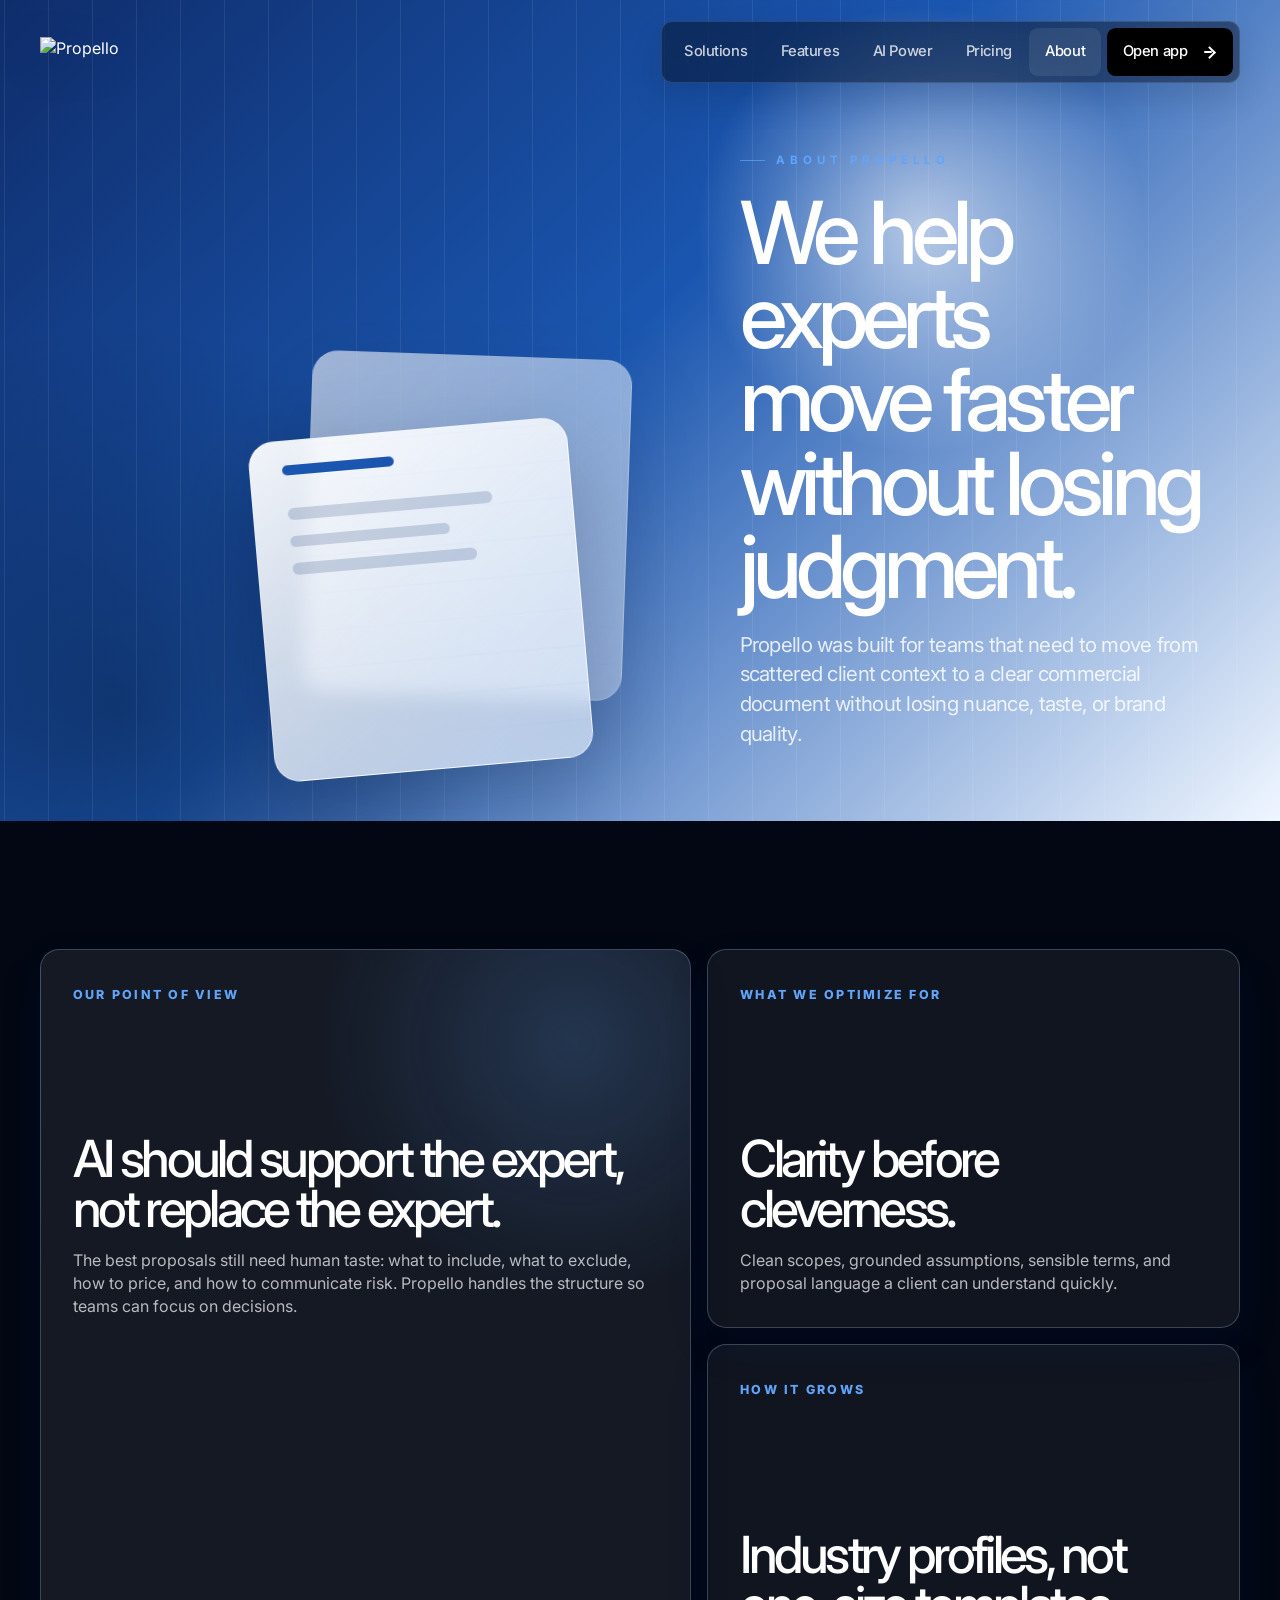
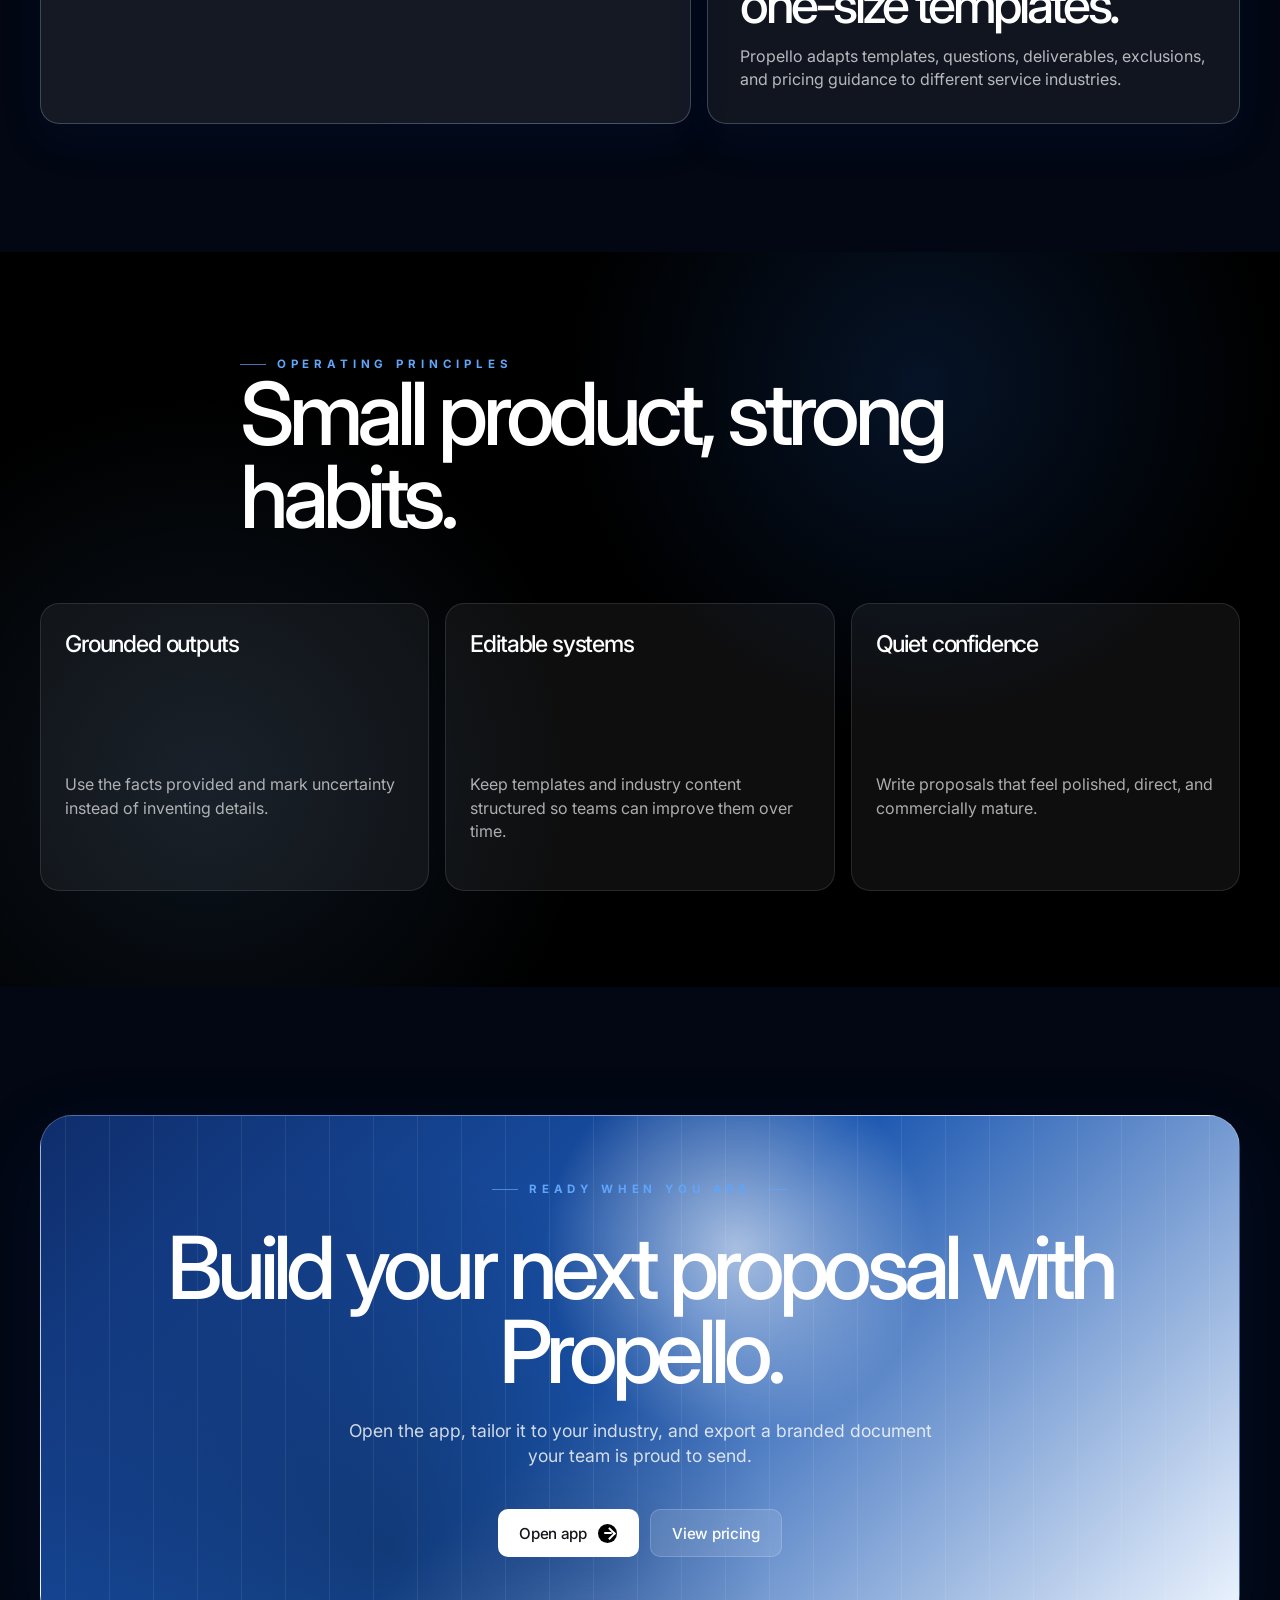
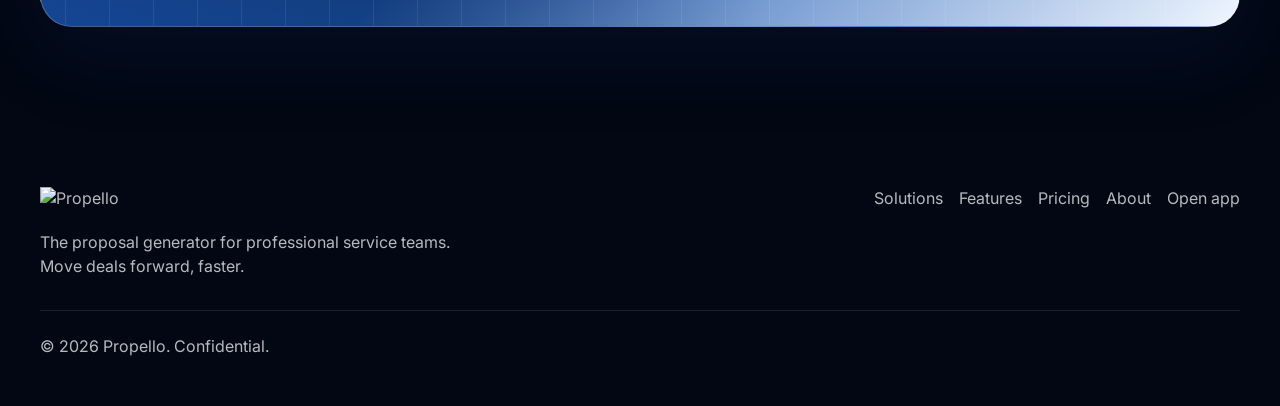
==== commit 7f64e086: "Redesign Propello marketing site" ====
--- a/about.html
+++ b/about.html
@@ -3,82 +3,123 @@
 <head>
   <meta charset="UTF-8" />
   <meta name="viewport" content="width=device-width, initial-scale=1.0" />
-  <title>Propello — About Us</title>
+  <title>Propello - About</title>
+  <meta name="description" content="Propello helps experts move faster without losing judgment. AI supports the expert - it does not replace them." />
   <link rel="icon" href="assets/favicon.svg" />
   <link rel="preconnect" href="https://fonts.googleapis.com" />
   <link rel="preconnect" href="https://fonts.gstatic.com" crossorigin />
-  <link href="https://fonts.googleapis.com/css2?family=Inter:wght@400;500;600;700;800&display=swap" rel="stylesheet" />
-  <link rel="stylesheet" href="styles.css?v=41" />
+  <link href="https://fonts.googleapis.com/css2?family=Inter:wght@300;400;500;600;700;800&display=swap" rel="stylesheet" />
+  <link rel="stylesheet" href="marketing.css?v=2" />
 </head>
-<body class="marketing-page">
-
-  <header class="marketing-nav">
-    <a class="marketing-nav__brand" href="home.html" aria-label="Propello home">
-      <img src="assets/logo.svg" alt="Propello" />
+<body class="marketing-page page-about">
+  <header class="site-nav" data-nav>
+    <a class="site-nav__brand" href="home.html" aria-label="Propello home">
+      <img src="assets/logo-light.svg" alt="Propello" />
     </a>
-    <nav class="marketing-nav__links" aria-label="Main navigation">
-      <a href="home.html">Home</a>
-      <a class="is-active" href="about.html">About us</a>
+    <nav class="site-nav__links" aria-label="Main navigation">
+      <a href="home.html#solutions">Solutions</a>
+      <a href="home.html#features">Features</a>
+      <a href="home.html#ai-power">AI Power</a>
       <a href="pricing.html">Pricing</a>
+      <a class="is-active" href="about.html">About</a>
+      <a class="site-nav__cta" href="index.html">Open app <span class="btn-dot" aria-hidden="true">+</span></a>
     </nav>
-    <a class="marketing-nav__cta" href="index.html">Open app</a>
+    <button class="site-nav__menu" type="button" aria-label="Open menu" aria-expanded="false" data-menu-toggle>
+      <span></span>
+    </button>
   </header>
 
+  <nav class="mobile-panel" aria-label="Mobile navigation" data-mobile-menu>
+    <a href="home.html#solutions">Solutions</a>
+    <a href="home.html#features">Features</a>
+    <a href="home.html#ai-power">AI Power</a>
+    <a href="pricing.html">Pricing</a>
+    <a href="about.html">About</a>
+    <a class="btn btn--primary" href="index.html">Open app <span class="btn-dot" aria-hidden="true">+</span></a>
+  </nav>
+
   <main>
-    <section class="about-hero">
-      <span class="marketing-eyebrow">About Propello</span>
-      <h1>We help experts move faster without losing judgment.</h1>
-      <p>
-        Propello was built for teams that need to move from scattered client context to a clear
-        commercial document without losing judgment, nuance, or brand quality.
-      </p>
+    <section class="sub-hero">
+      <div class="sub-hero__media" aria-hidden="true">
+        <div class="proposal-stack proposal-stack--small">
+          <span class="proposal-page proposal-page--back"></span>
+          <span class="proposal-page proposal-page--front"><i></i><i></i><i></i></span>
+        </div>
+      </div>
+      <div class="sub-hero__copy">
+        <span class="eyebrow" data-reveal>About Propello</span>
+        <h1 data-reveal data-reveal-delay="80">We help experts move faster without losing judgment.</h1>
+        <p data-reveal data-reveal-delay="160">Propello was built for teams that need to move from scattered client context to a clear commercial document without losing nuance, taste, or brand quality.</p>
+      </div>
     </section>
 
-    <section class="about-grid">
-      <article class="about-panel about-panel--dark">
+    <section class="about-panels shell">
+      <article class="about-panel about-panel--wide" data-reveal>
         <span>Our point of view</span>
         <h2>AI should support the expert, not replace the expert.</h2>
-        <p>
-          The best proposals still need human taste: what to include, what to exclude, how to price,
-          and how to communicate risk. Propello handles the structure so teams can focus on decisions.
-        </p>
+        <p>The best proposals still need human taste: what to include, what to exclude, how to price, and how to communicate risk. Propello handles the structure so teams can focus on decisions.</p>
       </article>
-      <article class="about-panel">
+      <article class="about-panel" data-reveal data-reveal-delay="90">
         <span>What we optimize for</span>
         <h2>Clarity before cleverness.</h2>
-        <p>
-          We prioritize clean scopes, grounded assumptions, sensible terms, and proposal language a
-          client can understand quickly.
-        </p>
+        <p>Clean scopes, grounded assumptions, sensible terms, and proposal language a client can understand quickly.</p>
       </article>
-      <article class="about-panel">
+      <article class="about-panel" data-reveal data-reveal-delay="180">
         <span>How it grows</span>
-        <h2>Industry profiles, not one-size-fits-all templates.</h2>
-        <p>
-          Propello can adapt its templates, questions, deliverables, exclusions, pricing guidance,
-          and objection handling to different service industries.
-        </p>
+        <h2>Industry profiles, not one-size templates.</h2>
+        <p>Propello adapts templates, questions, deliverables, exclusions, and pricing guidance to different service industries.</p>
       </article>
     </section>
 
-    <section class="values-section">
-      <div class="section-heading">
-        <span class="marketing-eyebrow">Operating principles</span>
-        <h2>Small product, strong habits.</h2>
+    <section class="dark-band dark-band--compact">
+      <div class="section-head shell">
+        <span class="eyebrow" data-reveal>Operating principles</span>
+        <h2 data-reveal data-reveal-delay="80">Small product, strong habits.</h2>
       </div>
-      <div class="values-list">
-        <div><strong>Grounded outputs</strong><span>Use the facts provided and mark uncertainty instead of inventing details.</span></div>
-        <div><strong>Editable systems</strong><span>Keep templates and industry content structured so teams can improve them over time.</span></div>
-        <div><strong>Quiet confidence</strong><span>Write proposals that feel polished, direct, and commercially mature.</span></div>
+      <div class="principle-grid shell">
+        <article data-reveal>
+          <strong>Grounded outputs</strong>
+          <p>Use the facts provided and mark uncertainty instead of inventing details.</p>
+        </article>
+        <article data-reveal data-reveal-delay="90">
+          <strong>Editable systems</strong>
+          <p>Keep templates and industry content structured so teams can improve them over time.</p>
+        </article>
+        <article data-reveal data-reveal-delay="180">
+          <strong>Quiet confidence</strong>
+          <p>Write proposals that feel polished, direct, and commercially mature.</p>
+        </article>
+      </div>
+    </section>
+
+    <section class="final-cta shell">
+      <div class="final-cta__card" data-reveal>
+        <span class="eyebrow center">Ready when you are</span>
+        <h2>Build your next proposal with Propello.</h2>
+        <p>Open the app, tailor it to your industry, and export a branded document your team is proud to send.</p>
+        <div class="button-row button-row--center">
+          <a class="btn btn--light" href="index.html">Open app <span class="btn-dot" aria-hidden="true">+</span></a>
+          <a class="btn btn--glass" href="pricing.html">View pricing</a>
+        </div>
       </div>
     </section>
   </main>
 
-  <footer class="marketing-footer">
-    <span>Propello</span>
-    <a href="home.html">Home</a>
-    <a href="pricing.html">Pricing</a>
-    <a href="index.html">Open app</a>
+  <footer class="site-footer shell">
+    <div>
+      <img src="assets/logo-light.svg" alt="Propello" />
+      <p>The proposal generator for professional service teams. Move deals forward, faster.</p>
+    </div>
+    <nav aria-label="Footer navigation">
+      <a href="home.html#solutions">Solutions</a>
+      <a href="home.html#features">Features</a>
+      <a href="pricing.html">Pricing</a>
+      <a href="about.html">About</a>
+      <a href="index.html">Open app</a>
+    </nav>
+    <span>&copy; 2026 Propello. Confidential.</span>
   </footer>
+
+  <script src="marketing.js?v=2"></script>
 </body>
 </html>
--- a/marketing.css
+++ b/marketing.css
@@ -0,0 +1,1963 @@
+/* ============================================================
+   Propello marketing site
+   Reference-inspired editorial layout with Propello brand colors.
+   Loaded only by home/about/pricing.
+   ============================================================ */
+
+:root {
+  --blue: #1A56B0;
+  --blue-hover: #1545A0;
+  --navy: #0F2D6B;
+  --sky: #3B82F6;
+  --light: #60A5FA;
+  --tint: #EFF6FF;
+  --border-blue: #BFDBFE;
+  --ink: #14161a;
+  --muted: #5b636f;
+  --white: #ffffff;
+  --surface: #f6f7f9;
+  --line: rgba(191, 219, 254, 0.45);
+  --dark: #020713;
+  --dark-2: #061229;
+  --dark-card: rgba(255, 255, 255, 0.055);
+  --shadow: 0 28px 80px rgba(15, 45, 107, 0.18);
+  --soft-shadow: 0 18px 42px rgba(15, 45, 107, 0.12);
+  --radius-lg: 32px;
+  --radius-md: 18px;
+  --radius-sm: 10px;
+  --ease: cubic-bezier(0.16, 1, 0.3, 1);
+  --max: 1200px;
+}
+
+* {
+  box-sizing: border-box;
+  margin: 0;
+  padding: 0;
+}
+
+html {
+  scroll-behavior: smooth;
+  -webkit-text-size-adjust: 100%;
+}
+
+html.lenis,
+html.lenis body {
+  height: auto;
+}
+
+.lenis.lenis-smooth {
+  scroll-behavior: auto !important;
+}
+
+body.marketing-page {
+  min-height: 100vh;
+  overflow-x: hidden;
+  font-family: 'Inter', -apple-system, BlinkMacSystemFont, system-ui, sans-serif;
+  background: var(--dark);
+  color: var(--white);
+  line-height: 1.45;
+  -webkit-font-smoothing: antialiased;
+  text-rendering: optimizeLegibility;
+}
+
+body.menu-open {
+  overflow: hidden;
+}
+
+img,
+svg {
+  display: block;
+  max-width: 100%;
+}
+
+a {
+  color: inherit;
+  text-decoration: none;
+}
+
+button {
+  border: 0;
+  background: transparent;
+  color: inherit;
+  font: inherit;
+  cursor: pointer;
+}
+
+.shell {
+  width: min(var(--max), calc(100% - 5rem));
+  margin-inline: auto;
+}
+
+.center {
+  justify-content: center;
+  text-align: center;
+}
+
+.eyebrow {
+  display: inline-flex;
+  align-items: center;
+  gap: 0.7rem;
+  color: var(--light);
+  font-size: 0.72rem;
+  font-weight: 700;
+  letter-spacing: 0.42em;
+  line-height: 1;
+  text-transform: uppercase;
+}
+
+.eyebrow::before {
+  content: "";
+  width: 1.6rem;
+  height: 1px;
+  background: currentColor;
+  opacity: 0.7;
+}
+
+.eyebrow.center::after {
+  content: "";
+  width: 1.6rem;
+  height: 1px;
+  background: currentColor;
+  opacity: 0.7;
+}
+
+.section-head {
+  max-width: 50rem;
+  padding-bottom: clamp(2rem, 5vw, 4rem);
+}
+
+.section-head--center {
+  margin-inline: auto;
+  text-align: center;
+}
+
+.section-head--center .eyebrow {
+  justify-content: center;
+}
+
+.section-head h2,
+.sub-hero h1,
+.final-cta h2,
+.partners h2 {
+  font-size: clamp(2.65rem, 6.8vw, 5.5rem);
+  font-weight: 500;
+  letter-spacing: -0.068em;
+  line-height: 0.96;
+}
+
+.section-head p {
+  max-width: 42rem;
+  margin: 1.15rem auto 0;
+  color: rgba(255, 255, 255, 0.72);
+  font-size: clamp(1rem, 1.7vw, 1.18rem);
+  line-height: 1.55;
+}
+
+.btn {
+  display: inline-flex;
+  align-items: center;
+  justify-content: center;
+  gap: 0.7rem;
+  min-height: 3rem;
+  padding: 0.82rem 1.35rem;
+  border-radius: var(--radius-sm);
+  font-size: 0.95rem;
+  font-weight: 500;
+  letter-spacing: -0.02em;
+  line-height: 1;
+  white-space: nowrap;
+  transition: transform 0.35s var(--ease), box-shadow 0.35s var(--ease), background 0.35s var(--ease), color 0.35s var(--ease), border-color 0.35s var(--ease);
+}
+
+.btn:hover {
+  transform: translateY(-2px);
+}
+
+.btn--primary {
+  color: var(--white);
+  background: linear-gradient(135deg, var(--blue), var(--sky));
+  box-shadow: 0 16px 38px rgba(26, 86, 176, 0.34);
+}
+
+.btn--primary:hover {
+  background: linear-gradient(135deg, var(--blue-hover), var(--blue));
+}
+
+.btn--light {
+  color: var(--ink);
+  background: var(--white);
+  box-shadow: 0 18px 40px rgba(15, 45, 107, 0.18);
+}
+
+.btn--glass,
+.btn--frost {
+  color: var(--white);
+  border: 1px solid rgba(255, 255, 255, 0.18);
+  background: rgba(255, 255, 255, 0.12);
+  backdrop-filter: blur(18px);
+}
+
+.btn--frost {
+  background: rgba(2, 7, 19, 0.28);
+}
+
+.btn--dark {
+  color: var(--white);
+  background: #000;
+  box-shadow: 0 16px 34px rgba(0, 0, 0, 0.25);
+}
+
+.btn-dot {
+  position: relative;
+  width: 1.18rem;
+  height: 1.18rem;
+  display: inline-grid;
+  place-items: center;
+  border-radius: 999px;
+  color: var(--white);
+  background: #000;
+  font-size: 0;
+  line-height: 1;
+}
+
+.btn-dot::before,
+.btn-dot::after {
+  content: "";
+  position: absolute;
+  display: block;
+  background: currentColor;
+}
+
+.btn-dot::before {
+  width: 0.5rem;
+  height: 2px;
+  border-radius: 999px;
+}
+
+.btn-dot::after {
+  width: 0.42rem;
+  height: 0.42rem;
+  border-top: 2px solid currentColor;
+  border-right: 2px solid currentColor;
+  background: transparent;
+  transform: translateX(0.14rem) rotate(45deg);
+}
+
+.btn--dark .btn-dot,
+.btn--primary .btn-dot {
+  color: #000;
+  background: var(--white);
+}
+
+.button-row {
+  display: flex;
+  flex-wrap: wrap;
+  align-items: center;
+  gap: 0.7rem;
+}
+
+.button-row--center {
+  justify-content: center;
+}
+
+.site-nav {
+  position: fixed;
+  top: 1.25rem;
+  left: 50%;
+  z-index: 100;
+  width: min(var(--max), calc(100% - 5rem));
+  min-height: 4rem;
+  display: flex;
+  align-items: center;
+  justify-content: space-between;
+  gap: 1rem;
+  transform: translateX(-50%);
+  pointer-events: none;
+}
+
+.site-nav__brand,
+.site-nav__links,
+.site-nav__menu {
+  pointer-events: auto;
+}
+
+.site-nav__brand {
+  display: inline-flex;
+  align-items: center;
+  min-width: 12rem;
+}
+
+.site-nav__brand img {
+  height: 1.85rem;
+  width: auto;
+  filter: drop-shadow(0 10px 22px rgba(0, 0, 0, 0.24));
+}
+
+.site-nav__links {
+  display: flex;
+  align-items: center;
+  gap: 0.1rem;
+  padding: 0.36rem;
+  border: 1px solid rgba(255, 255, 255, 0.12);
+  border-radius: 0.7rem;
+  background: rgba(4, 9, 24, 0.46);
+  box-shadow: 0 16px 34px rgba(0, 0, 0, 0.12);
+  backdrop-filter: blur(22px);
+  transition: background 0.35s var(--ease), border-color 0.35s var(--ease), box-shadow 0.35s var(--ease);
+}
+
+.site-nav.is-scrolled .site-nav__links {
+  background: rgba(4, 9, 24, 0.82);
+  border-color: rgba(191, 219, 254, 0.24);
+  box-shadow: 0 20px 54px rgba(0, 0, 0, 0.24);
+}
+
+.site-nav__links a {
+  display: inline-flex;
+  align-items: center;
+  min-height: 3rem;
+  padding: 0 1rem;
+  border-radius: 0.55rem;
+  color: rgba(255, 255, 255, 0.78);
+  font-size: 0.92rem;
+  font-weight: 500;
+  letter-spacing: -0.03em;
+  transition: color 0.24s ease, background 0.24s ease;
+}
+
+.site-nav__links a:hover,
+.site-nav__links a.is-active {
+  color: var(--white);
+  background: rgba(255, 255, 255, 0.08);
+}
+
+.site-nav__links .site-nav__cta {
+  gap: 0.7rem;
+  margin-left: 0.25rem;
+  color: var(--white);
+  background: #000;
+}
+
+.site-nav__menu {
+  display: none;
+  width: 3rem;
+  height: 3rem;
+  align-items: center;
+  justify-content: center;
+  border-radius: 0.7rem;
+  background: #000;
+  box-shadow: 0 16px 34px rgba(0, 0, 0, 0.2);
+}
+
+.site-nav__menu span,
+.site-nav__menu span::before,
+.site-nav__menu span::after {
+  width: 1.1rem;
+  height: 2px;
+  display: block;
+  border-radius: 999px;
+  background: var(--white);
+  transition: transform 0.28s var(--ease), opacity 0.22s ease;
+}
+
+.site-nav__menu span {
+  position: relative;
+}
+
+.site-nav__menu span::before,
+.site-nav__menu span::after {
+  content: "";
+  position: absolute;
+  left: 0;
+}
+
+.site-nav__menu span::before {
+  transform: translateY(-6px);
+}
+
+.site-nav__menu span::after {
+  transform: translateY(6px);
+}
+
+body.menu-open .site-nav__menu span {
+  background: transparent;
+}
+
+body.menu-open .site-nav__menu span::before {
+  transform: translateY(0) rotate(45deg);
+}
+
+body.menu-open .site-nav__menu span::after {
+  transform: translateY(0) rotate(-45deg);
+}
+
+.mobile-panel {
+  position: fixed;
+  inset: 0;
+  z-index: 90;
+  display: none;
+  flex-direction: column;
+  justify-content: center;
+  gap: 0.8rem;
+  padding: 6rem 1.25rem 2rem;
+  color: var(--white);
+  background:
+    radial-gradient(circle at 85% 12%, rgba(59, 130, 246, 0.26), transparent 18rem),
+    linear-gradient(180deg, rgba(2, 7, 19, 0.96), rgba(6, 18, 41, 0.98));
+  opacity: 0;
+  visibility: hidden;
+  transform: translateY(-0.6rem);
+  transition: opacity 0.3s var(--ease), transform 0.3s var(--ease), visibility 0.3s;
+}
+
+body.menu-open .mobile-panel {
+  opacity: 1;
+  visibility: visible;
+  transform: translateY(0);
+}
+
+.mobile-panel a {
+  padding: 0.85rem 0;
+  border-bottom: 1px solid rgba(255, 255, 255, 0.12);
+  font-size: clamp(2rem, 11vw, 3.6rem);
+  font-weight: 500;
+  letter-spacing: -0.06em;
+  line-height: 0.95;
+}
+
+.mobile-panel .btn {
+  width: 100%;
+  margin-top: 1.2rem;
+  font-size: 1rem;
+  letter-spacing: -0.02em;
+}
+
+.hero {
+  position: relative;
+  min-height: 100svh;
+  display: grid;
+  grid-template-columns: minmax(0, 1.1fr) minmax(18rem, 0.9fr);
+  align-items: end;
+  gap: clamp(2rem, 8vw, 8rem);
+  padding: clamp(8rem, 16vh, 13rem) clamp(2.5rem, 4vw, 4rem) clamp(2rem, 8vh, 5rem);
+  overflow: hidden;
+}
+
+.hero::after {
+  content: "";
+  position: absolute;
+  inset: auto 0 0;
+  height: 42%;
+  z-index: 1;
+  background: linear-gradient(180deg, transparent, rgba(2, 7, 19, 0.88));
+  pointer-events: none;
+}
+
+.hero__media {
+  position: absolute;
+  inset: 0;
+  z-index: 0;
+  overflow: hidden;
+  background:
+    radial-gradient(circle at 72% 24%, rgba(255, 255, 255, 0.64), transparent 16rem),
+    radial-gradient(circle at 20% 12%, rgba(96, 165, 250, 0.38), transparent 26rem),
+    linear-gradient(135deg, #061229 0%, #1A56B0 42%, #EFF6FF 100%);
+}
+
+.hero__media::before {
+  content: "";
+  position: absolute;
+  inset: -12%;
+  background:
+    radial-gradient(circle at 72% 44%, rgba(255, 255, 255, 0.62), transparent 14rem),
+    radial-gradient(circle at 34% 70%, rgba(3, 10, 26, 0.54), transparent 24rem),
+    repeating-linear-gradient(90deg, rgba(255, 255, 255, 0.07) 0 1px, transparent 1px 34px);
+  opacity: 0.74;
+  filter: blur(0.3px);
+  transform: rotate(-8deg) scale(1.12);
+}
+
+.hero__media::after {
+  content: "";
+  position: absolute;
+  inset: 0;
+  background:
+    linear-gradient(90deg, rgba(2, 7, 19, 0.28), rgba(2, 7, 19, 0.02) 48%, rgba(255, 255, 255, 0.24)),
+    radial-gradient(circle at 50% 50%, transparent, rgba(2, 7, 19, 0.24));
+  backdrop-filter: saturate(1.08);
+}
+
+.hero-visual {
+  position: absolute;
+  top: 18%;
+  right: 5%;
+  width: min(48rem, 58vw);
+  aspect-ratio: 1.1;
+  transform: rotate(-8deg);
+}
+
+.proposal-stack {
+  position: absolute;
+  inset: 8% 8% 8% 10%;
+}
+
+.proposal-page {
+  position: absolute;
+  width: 58%;
+  height: 76%;
+  border: 1px solid rgba(255, 255, 255, 0.58);
+  border-radius: 1.6rem;
+  background:
+    linear-gradient(145deg, rgba(255, 255, 255, 0.94), rgba(239, 246, 255, 0.62)),
+    repeating-linear-gradient(0deg, transparent 0 2.2rem, rgba(26, 86, 176, 0.11) 2.2rem 2.32rem);
+  box-shadow: 0 34px 90px rgba(2, 7, 19, 0.24);
+  backdrop-filter: blur(10px);
+}
+
+.proposal-page--back {
+  left: 18%;
+  top: 6%;
+  transform: rotate(10deg);
+  opacity: 0.62;
+}
+
+.proposal-page--mid {
+  left: 32%;
+  top: 14%;
+  transform: rotate(-10deg);
+  opacity: 0.76;
+}
+
+.proposal-page--front {
+  left: 5%;
+  top: 22%;
+  display: grid;
+  align-content: start;
+  gap: 1rem;
+  padding: 4.2rem 2.1rem 2rem;
+  transform: rotate(3deg);
+}
+
+.proposal-page--front::before {
+  content: "";
+  position: absolute;
+  top: 1.5rem;
+  left: 2rem;
+  width: 7rem;
+  height: 0.65rem;
+  border-radius: 999px;
+  background: var(--blue);
+}
+
+.proposal-page--front i {
+  height: 0.72rem;
+  border-radius: 999px;
+  background: rgba(15, 45, 107, 0.18);
+}
+
+.proposal-page--front i:nth-child(1) { width: 82%; }
+.proposal-page--front i:nth-child(2) { width: 64%; }
+.proposal-page--front i:nth-child(3) { width: 74%; }
+.proposal-page--front i:nth-child(4) { width: 46%; }
+
+.floating-chip {
+  position: absolute;
+  z-index: 3;
+  padding: 0.7rem 1rem;
+  border: 1px solid rgba(255, 255, 255, 0.5);
+  border-radius: 999px;
+  color: var(--navy);
+  background: rgba(255, 255, 255, 0.74);
+  box-shadow: 0 18px 40px rgba(15, 45, 107, 0.16);
+  backdrop-filter: blur(14px);
+  font-size: 0.78rem;
+  font-weight: 700;
+}
+
+.floating-chip--scope {
+  top: 16%;
+  left: 2%;
+}
+
+.floating-chip--price {
+  right: 5%;
+  top: 42%;
+}
+
+.floating-chip--review {
+  left: 18%;
+  bottom: 8%;
+}
+
+.hero__copy,
+.hero__aside {
+  position: relative;
+  z-index: 2;
+}
+
+.hero__copy h1 {
+  max-width: 10ch;
+  color: var(--white);
+  font-size: clamp(3.55rem, 7.6vw, 7rem);
+  font-weight: 500;
+  letter-spacing: -0.078em;
+  line-height: 0.94;
+  text-wrap: balance;
+}
+
+.hero__trust {
+  display: flex;
+  flex-direction: column;
+  align-items: flex-start;
+  gap: 0.7rem;
+  margin-top: 1.8rem;
+  color: rgba(255, 255, 255, 0.9);
+  font-size: 1rem;
+  font-weight: 500;
+}
+
+.avatar-row {
+  display: flex;
+  align-items: center;
+}
+
+.avatar-row i {
+  width: 2rem;
+  height: 2rem;
+  margin-left: -0.42rem;
+  border: 2px solid rgba(255, 255, 255, 0.82);
+  border-radius: 50%;
+  background:
+    radial-gradient(circle at 35% 30%, rgba(255, 255, 255, 0.92), transparent 28%),
+    linear-gradient(135deg, var(--light), var(--navy));
+}
+
+.avatar-row i:first-child {
+  margin-left: 0;
+}
+
+.avatar-row i:nth-child(2) { background: linear-gradient(135deg, #dbeafe, var(--blue)); }
+.avatar-row i:nth-child(3) { background: linear-gradient(135deg, var(--navy), var(--sky)); }
+.avatar-row i:nth-child(4) { background: linear-gradient(135deg, var(--light), #172554); }
+
+.hero__aside {
+  max-width: 31rem;
+  margin-bottom: 0.6rem;
+  color: rgba(255, 255, 255, 0.88);
+}
+
+.hero__aside p {
+  font-size: clamp(1.05rem, 1.65vw, 1.32rem);
+  line-height: 1.38;
+  letter-spacing: -0.03em;
+}
+
+.hero__actions {
+  display: flex;
+  flex-wrap: wrap;
+  gap: 0.8rem;
+  margin-top: 2rem;
+}
+
+.feature-panel {
+  position: relative;
+  z-index: 3;
+  display: grid;
+  grid-template-columns: minmax(0, 1.15fr) minmax(18rem, 0.85fr);
+  gap: clamp(1.5rem, 5vw, 5rem);
+  min-height: 42rem;
+  margin-top: -2rem;
+  padding: clamp(1.5rem, 4vw, 2rem);
+  border: 1px solid rgba(255, 255, 255, 0.22);
+  border-radius: var(--radius-lg);
+  background:
+    linear-gradient(135deg, rgba(15, 45, 107, 0.55), rgba(26, 86, 176, 0.2)),
+    rgba(255, 255, 255, 0.16);
+  box-shadow: var(--shadow);
+  backdrop-filter: blur(24px);
+  overflow: hidden;
+}
+
+.feature-panel::before {
+  content: "";
+  position: absolute;
+  inset: -20%;
+  background:
+    radial-gradient(circle at 20% 10%, rgba(255, 255, 255, 0.18), transparent 16rem),
+    radial-gradient(circle at 70% 70%, rgba(96, 165, 250, 0.26), transparent 26rem);
+  pointer-events: none;
+}
+
+.feature-panel__copy,
+.feature-panel__text,
+.dashboard-shot {
+  position: relative;
+  z-index: 1;
+}
+
+.feature-panel__copy {
+  align-self: start;
+  padding: clamp(1rem, 4vw, 2rem);
+}
+
+.feature-panel h2 {
+  max-width: 11ch;
+  margin-top: 2.4rem;
+  color: var(--white);
+  font-size: clamp(2.5rem, 5.7vw, 5rem);
+  font-weight: 500;
+  letter-spacing: -0.07em;
+  line-height: 0.96;
+}
+
+.feature-panel .button-row {
+  margin-top: 2rem;
+}
+
+.feature-panel__text {
+  align-self: center;
+  color: rgba(255, 255, 255, 0.84);
+  font-size: clamp(1.1rem, 2vw, 1.35rem);
+  letter-spacing: -0.04em;
+  line-height: 1.28;
+}
+
+.dashboard-shot {
+  grid-column: 1 / -1;
+  display: grid;
+  grid-template-columns: 12rem 1fr;
+  min-height: 21rem;
+  margin-top: 0.5rem;
+  border: 1px solid rgba(191, 219, 254, 0.18);
+  border-radius: 1.1rem;
+  color: rgba(255, 255, 255, 0.9);
+  background: rgba(2, 7, 19, 0.92);
+  box-shadow: inset 0 1px 0 rgba(255, 255, 255, 0.08);
+  overflow: hidden;
+}
+
+.dashboard-shot__sidebar {
+  display: grid;
+  align-content: start;
+  gap: 0.9rem;
+  padding: 2.1rem 1.2rem;
+  border-right: 1px solid rgba(255, 255, 255, 0.08);
+  background: rgba(255, 255, 255, 0.025);
+}
+
+.dashboard-shot__sidebar span,
+.dashboard-shot__bar i,
+.wide-card i {
+  height: 0.7rem;
+  border-radius: 999px;
+  background: rgba(255, 255, 255, 0.13);
+}
+
+.dashboard-shot__sidebar span:first-child {
+  background: rgba(96, 165, 250, 0.55);
+}
+
+.dashboard-shot__main {
+  padding: 1.6rem;
+}
+
+.dashboard-shot__bar {
+  display: flex;
+  align-items: center;
+  justify-content: space-between;
+  gap: 1rem;
+  margin-bottom: 1.2rem;
+}
+
+.dashboard-shot__bar i {
+  width: min(15rem, 42%);
+}
+
+.dashboard-shot__grid {
+  display: grid;
+  grid-template-columns: repeat(4, minmax(0, 1fr));
+  gap: 0.8rem;
+}
+
+.metric-card,
+.wide-card,
+.price-widget {
+  min-height: 8rem;
+  padding: 1rem;
+  border: 1px solid rgba(255, 255, 255, 0.08);
+  border-radius: 1rem;
+  background: rgba(255, 255, 255, 0.045);
+}
+
+.metric-card span,
+.price-widget span {
+  color: rgba(255, 255, 255, 0.52);
+  font-size: 0.78rem;
+}
+
+.metric-card b,
+.price-widget b {
+  display: block;
+  margin-top: 1.4rem;
+  font-size: clamp(1.4rem, 2.5vw, 2rem);
+  font-weight: 500;
+  letter-spacing: -0.06em;
+}
+
+.wide-card {
+  grid-column: span 2;
+  display: grid;
+  align-content: end;
+  gap: 0.65rem;
+}
+
+.wide-card i:nth-child(1) { width: 92%; }
+.wide-card i:nth-child(2) { width: 74%; }
+.wide-card i:nth-child(3) { width: 84%; }
+.wide-card i:nth-child(4) { width: 46%; background: var(--sky); }
+
+.price-widget small {
+  display: inline-flex;
+  margin-top: 0.8rem;
+  padding: 0.3rem 0.55rem;
+  border-radius: 999px;
+  color: #93c5fd;
+  background: rgba(59, 130, 246, 0.12);
+}
+
+.partners {
+  padding: clamp(5rem, 10vw, 8rem) 0;
+  color: var(--white);
+  text-align: center;
+}
+
+.partners h2 {
+  max-width: 13ch;
+  margin: 2.3rem auto 2.6rem;
+  text-wrap: balance;
+}
+
+.logo-grid {
+  display: grid;
+  grid-template-columns: repeat(4, minmax(0, 1fr));
+  gap: 0.8rem;
+}
+
+.logo-grid span {
+  min-height: 7.5rem;
+  display: grid;
+  place-items: center;
+  padding: 1rem;
+  border: 1px solid rgba(255, 255, 255, 0.12);
+  border-radius: 1rem;
+  color: rgba(255, 255, 255, 0.88);
+  background:
+    radial-gradient(circle at 50% 0%, rgba(96, 165, 250, 0.12), transparent 62%),
+    rgba(255, 255, 255, 0.05);
+  font-size: clamp(1rem, 2vw, 1.4rem);
+  font-weight: 600;
+  letter-spacing: -0.04em;
+}
+
+.dark-band {
+  position: relative;
+  padding: clamp(5rem, 10vw, 8rem) 0;
+  color: var(--white);
+  background: #000;
+  overflow: hidden;
+}
+
+.dark-band::before {
+  content: "";
+  position: absolute;
+  inset: 0;
+  background:
+    radial-gradient(circle at 72% 18%, rgba(26, 86, 176, 0.22), transparent 22rem),
+    radial-gradient(circle at 16% 72%, rgba(96, 165, 250, 0.12), transparent 24rem);
+  pointer-events: none;
+}
+
+.dark-band > * {
+  position: relative;
+  z-index: 1;
+}
+
+.dark-band--compact {
+  padding: clamp(4rem, 8vw, 6rem) 0;
+}
+
+.benefit-cards {
+  display: grid;
+  grid-template-columns: repeat(3, minmax(0, 1fr));
+  gap: clamp(1rem, 3vw, 2rem);
+}
+
+.visual-card {
+  position: relative;
+  min-height: 26rem;
+  display: flex;
+  flex-direction: column;
+  justify-content: flex-end;
+  padding: 1.6rem;
+  border-radius: 1.2rem;
+  background:
+    linear-gradient(180deg, rgba(2, 7, 19, 0.1), rgba(2, 7, 19, 0.94)),
+    radial-gradient(circle at 50% 34%, rgba(96, 165, 250, 0.18), transparent 45%),
+    #030712;
+  overflow: hidden;
+}
+
+.visual-card h3 {
+  position: relative;
+  z-index: 1;
+  margin-bottom: 0.55rem;
+  font-size: 1.45rem;
+  font-weight: 500;
+  letter-spacing: -0.05em;
+}
+
+.visual-card p {
+  position: relative;
+  z-index: 1;
+  color: rgba(255, 255, 255, 0.66);
+}
+
+.orb {
+  position: absolute;
+  left: 50%;
+  top: 36%;
+  width: 13rem;
+  height: 13rem;
+  border: 1px solid rgba(255, 255, 255, 0.16);
+  border-radius: 50%;
+  transform: translate(-50%, -50%);
+  background:
+    radial-gradient(circle at 32% 28%, rgba(255, 255, 255, 0.72), transparent 18%),
+    radial-gradient(circle at 66% 70%, rgba(15, 45, 107, 0.9), transparent 45%),
+    linear-gradient(135deg, #60A5FA, #061229);
+  box-shadow:
+    inset -28px -30px 50px rgba(0, 0, 0, 0.48),
+    0 22px 80px rgba(59, 130, 246, 0.2);
+}
+
+.orb--two {
+  width: 16rem;
+  height: 9rem;
+  border-radius: 999px;
+  transform: translate(-50%, -50%) rotate(-12deg);
+}
+
+.orb--three {
+  width: 11rem;
+  height: 16rem;
+  border-radius: 50%;
+  transform: translate(-50%, -50%) rotate(16deg);
+}
+
+.feature-stories {
+  display: grid;
+  gap: clamp(3rem, 7vw, 6rem);
+  margin-top: clamp(5rem, 10vw, 8rem);
+}
+
+.story-row {
+  display: grid;
+  grid-template-columns: minmax(0, 0.9fr) minmax(18rem, 1.1fr);
+  gap: clamp(2rem, 6vw, 5rem);
+  align-items: center;
+  min-height: 32rem;
+  padding: clamp(1.4rem, 3vw, 2rem);
+  border-radius: var(--radius-lg);
+  background: rgba(96, 165, 250, 0.045);
+}
+
+.story-row--reverse {
+  grid-template-columns: minmax(18rem, 1.1fr) minmax(0, 0.9fr);
+}
+
+.story-row--reverse .story-row__copy {
+  order: 2;
+}
+
+.story-row--reverse .story-row__image {
+  order: 1;
+}
+
+.story-row__copy {
+  padding: clamp(1rem, 3vw, 2rem);
+}
+
+.story-row__copy h2 {
+  max-width: 11ch;
+  margin: 2rem 0 1rem;
+  font-size: clamp(2.55rem, 5.4vw, 4.8rem);
+  font-weight: 500;
+  letter-spacing: -0.072em;
+  line-height: 0.95;
+}
+
+.story-row__copy p {
+  max-width: 34rem;
+  margin-bottom: 2rem;
+  color: rgba(255, 255, 255, 0.68);
+  font-size: 1rem;
+}
+
+.story-row__image {
+  position: relative;
+  min-height: 25rem;
+  border-radius: 1rem;
+  overflow: hidden;
+  background:
+    radial-gradient(circle at 62% 32%, rgba(255, 255, 255, 0.54), transparent 8rem),
+    linear-gradient(135deg, #EFF6FF, #3B82F6 48%, #0F2D6B);
+  box-shadow: 0 28px 80px rgba(0, 0, 0, 0.25);
+}
+
+.story-number {
+  position: absolute;
+  top: 1.5rem;
+  left: 1.5rem;
+  z-index: 2;
+  color: rgba(255, 255, 255, 0.72);
+  font-size: 0.95rem;
+}
+
+.story-row__image--stack i {
+  position: absolute;
+  width: 38%;
+  height: 38%;
+  border: 1px solid rgba(255, 255, 255, 0.42);
+  border-radius: 50%;
+  background: rgba(255, 255, 255, 0.28);
+  backdrop-filter: blur(8px);
+}
+
+.story-row__image--stack i:nth-child(2) { right: 12%; top: 12%; }
+.story-row__image--stack i:nth-child(3) { right: 25%; top: 32%; }
+.story-row__image--stack i:nth-child(4) { right: 38%; top: 52%; }
+
+.story-row__image--pricing {
+  display: grid;
+  align-content: end;
+  gap: 0.8rem;
+  padding: 4.5rem 1.2rem 1.2rem;
+}
+
+.story-row__image--pricing div {
+  display: flex;
+  align-items: center;
+  justify-content: space-between;
+  gap: 1rem;
+  padding: 1rem;
+  border-radius: 0.85rem;
+  color: var(--navy);
+  background: rgba(255, 255, 255, 0.76);
+  backdrop-filter: blur(12px);
+}
+
+.story-row__image--pricing b {
+  font-variant-numeric: tabular-nums;
+}
+
+.story-row__image--brand i {
+  position: absolute;
+  height: 0.85rem;
+  border-radius: 999px;
+  background: rgba(255, 255, 255, 0.7);
+}
+
+.story-row__image--brand i:nth-child(2) { width: 56%; left: 16%; top: 38%; }
+.story-row__image--brand i:nth-child(3) { width: 42%; left: 16%; top: 48%; }
+.story-row__image--brand i:nth-child(4) { width: 64%; left: 16%; top: 58%; }
+.story-row__image--brand i:nth-child(5) {
+  width: 6rem;
+  height: 6rem;
+  right: 12%;
+  top: 22%;
+  border-radius: 50%;
+  background: var(--blue);
+}
+
+.solutions-stack {
+  position: relative;
+  display: grid;
+  grid-template-columns: minmax(0, 0.9fr) minmax(18rem, 0.95fr);
+  gap: clamp(2rem, 6vw, 6rem);
+  min-height: 54rem;
+  padding: clamp(6rem, 12vw, 10rem) clamp(2.5rem, 4vw, 4rem);
+  color: var(--white);
+  overflow: hidden;
+  background:
+    radial-gradient(circle at 62% 36%, rgba(255, 255, 255, 0.54), transparent 11rem),
+    radial-gradient(circle at 70% 76%, rgba(15, 45, 107, 0.54), transparent 24rem),
+    linear-gradient(135deg, #0F2D6B, #1A56B0 45%, #EFF6FF);
+}
+
+.solutions-stack::after {
+  content: "";
+  position: absolute;
+  inset: 0;
+  background:
+    linear-gradient(90deg, rgba(2, 7, 19, 0.24), rgba(2, 7, 19, 0.02) 56%, rgba(255, 255, 255, 0.24)),
+    repeating-linear-gradient(90deg, rgba(255, 255, 255, 0.08) 0 1px, transparent 1px 46px);
+  pointer-events: none;
+}
+
+.solutions-stack__copy,
+.solutions-stack__cards {
+  position: relative;
+  z-index: 1;
+}
+
+.solutions-stack__copy {
+  max-width: 40rem;
+  align-self: start;
+}
+
+.solutions-stack__copy h2 {
+  max-width: 11ch;
+  margin: 2rem 0 1rem;
+  font-size: clamp(2.75rem, 6vw, 5.2rem);
+  font-weight: 500;
+  letter-spacing: -0.075em;
+  line-height: 0.95;
+}
+
+.solutions-stack__copy p {
+  color: rgba(255, 255, 255, 0.84);
+  font-size: 1.2rem;
+  letter-spacing: -0.04em;
+  line-height: 1.35;
+}
+
+.solutions-stack__cards {
+  display: grid;
+  gap: 1.5rem;
+}
+
+.solutions-stack__cards article {
+  min-height: 14rem;
+  padding: 2rem;
+  border: 1px solid rgba(255, 255, 255, 0.22);
+  border-radius: 1rem;
+  color: var(--white);
+  background:
+    radial-gradient(circle at 0% 40%, rgba(255, 255, 255, 0.18), transparent 12rem),
+    rgba(2, 7, 19, 0.22);
+  box-shadow: 0 24px 70px rgba(15, 45, 107, 0.18);
+  backdrop-filter: blur(18px);
+}
+
+.solutions-stack__cards h3 {
+  color: #dbeafe;
+  font-size: 1rem;
+  font-weight: 800;
+  letter-spacing: 0.22em;
+  text-transform: uppercase;
+}
+
+.solutions-stack__cards p {
+  margin-top: clamp(4rem, 10vw, 7rem);
+  color: var(--white);
+  font-size: clamp(1.5rem, 3vw, 2rem);
+  font-weight: 650;
+  letter-spacing: -0.06em;
+  line-height: 1;
+}
+
+.metrics-band {
+  display: grid;
+  grid-template-columns: minmax(0, 0.9fr) minmax(18rem, 1fr);
+  gap: clamp(2rem, 6vw, 6rem);
+  padding: clamp(6rem, 12vw, 10rem) clamp(2.5rem, 4vw, 4rem);
+  color: var(--white);
+  background:
+    radial-gradient(circle at 16% 32%, rgba(96, 165, 250, 0.22), transparent 20rem),
+    linear-gradient(180deg, var(--dark), #07142d);
+}
+
+.metrics-band__copy h2 {
+  max-width: 10ch;
+  margin-top: 2rem;
+  font-size: clamp(2.9rem, 6.4vw, 5.5rem);
+  font-weight: 500;
+  letter-spacing: -0.075em;
+  line-height: 0.95;
+}
+
+.metrics-grid {
+  display: grid;
+  gap: 1.2rem;
+}
+
+.metrics-grid article {
+  min-height: 9.5rem;
+  display: flex;
+  flex-direction: column;
+  justify-content: space-between;
+  padding: 2rem;
+  border: 1px solid rgba(255, 255, 255, 0.1);
+  border-radius: 1rem;
+  background: rgba(255, 255, 255, 0.055);
+  backdrop-filter: blur(16px);
+}
+
+.metrics-grid strong {
+  display: block;
+  color: var(--white);
+  font-size: clamp(3rem, 7vw, 5.4rem);
+  font-weight: 500;
+  letter-spacing: -0.08em;
+  line-height: 0.9;
+}
+
+.metrics-grid article > span {
+  color: rgba(255, 255, 255, 0.72);
+  font-size: 1rem;
+}
+
+.testimonials {
+  padding: clamp(5rem, 10vw, 8rem) 0;
+  color: var(--ink);
+  background: var(--surface);
+}
+
+.marketing-page .testimonials {
+  width: 100%;
+  max-width: none;
+}
+
+.testimonials > * {
+  width: min(var(--max), calc(100% - 5rem));
+  margin-inline: auto;
+}
+
+.testimonials .section-head h2,
+.testimonials .section-head p {
+  color: var(--ink);
+}
+
+.testimonial-grid {
+  display: grid;
+  grid-template-columns: repeat(3, minmax(0, 1fr));
+  gap: 1rem;
+}
+
+.testimonial-grid article {
+  min-height: 20rem;
+  display: flex;
+  flex-direction: column;
+  justify-content: space-between;
+  padding: 1.5rem;
+  border: 1px solid var(--border-blue);
+  border-radius: 1.2rem;
+  background: var(--white);
+  box-shadow: var(--soft-shadow);
+}
+
+.testimonial-grid p {
+  color: var(--ink);
+  font-size: 1.2rem;
+  letter-spacing: -0.045em;
+  line-height: 1.26;
+}
+
+.testimonial-grid div {
+  display: grid;
+  grid-template-columns: auto 1fr;
+  gap: 0.2rem 0.7rem;
+  align-items: center;
+}
+
+.person-dot {
+  grid-row: 1 / span 2;
+  width: 2.6rem;
+  height: 2.6rem;
+  border-radius: 50%;
+  background:
+    radial-gradient(circle at 35% 28%, rgba(255, 255, 255, 0.9), transparent 26%),
+    linear-gradient(135deg, var(--light), var(--navy));
+}
+
+.testimonial-grid small {
+  color: var(--muted);
+}
+
+.pricing-section {
+  padding: clamp(5rem, 10vw, 8rem) 0;
+  color: var(--white);
+  background:
+    radial-gradient(circle at 50% 0%, rgba(26, 86, 176, 0.22), transparent 26rem),
+    #05070d;
+}
+
+.pricing-section--page {
+  padding-top: clamp(2rem, 5vw, 5rem);
+}
+
+.price-grid {
+  display: grid;
+  grid-template-columns: repeat(3, minmax(0, 1fr));
+  gap: 1.4rem;
+}
+
+.price-card {
+  position: relative;
+  min-height: 31rem;
+  display: flex;
+  flex-direction: column;
+  padding: 2rem;
+  border: 1px solid rgba(255, 255, 255, 0.12);
+  border-radius: 1.2rem;
+  background: rgba(255, 255, 255, 0.045);
+  box-shadow: 0 24px 70px rgba(0, 0, 0, 0.24);
+}
+
+.price-card--featured {
+  border-color: rgba(96, 165, 250, 0.8);
+  background:
+    radial-gradient(circle at 80% 10%, rgba(96, 165, 250, 0.18), transparent 14rem),
+    rgba(255, 255, 255, 0.075);
+}
+
+.price-card__tag {
+  align-self: flex-start;
+  margin-bottom: 1rem;
+  padding: 0.35rem 0.65rem;
+  border-radius: 999px;
+  color: var(--light);
+  background: rgba(96, 165, 250, 0.12);
+  font-size: 0.72rem;
+  font-weight: 700;
+  text-transform: uppercase;
+  letter-spacing: 0.12em;
+}
+
+.price-card h3 {
+  font-size: 1.75rem;
+  font-weight: 500;
+  letter-spacing: -0.06em;
+}
+
+.price-card p {
+  min-height: 3rem;
+  margin: 0.7rem 0 1.5rem;
+  color: rgba(255, 255, 255, 0.68);
+}
+
+.price-card__price {
+  display: flex;
+  align-items: baseline;
+  gap: 0.35rem;
+  margin: 0 0 1.8rem;
+  padding-top: 1.5rem;
+  border-top: 1px solid rgba(255, 255, 255, 0.13);
+}
+
+.price-card__price strong {
+  font-size: clamp(2.75rem, 5vw, 4rem);
+  font-weight: 500;
+  letter-spacing: -0.08em;
+}
+
+.price-card__price span {
+  color: rgba(255, 255, 255, 0.72);
+  font-size: 1.25rem;
+}
+
+.price-card ul {
+  display: grid;
+  gap: 0.95rem;
+  margin: 0 0 2rem;
+  padding: 0;
+  list-style: none;
+}
+
+.price-card li {
+  color: rgba(255, 255, 255, 0.84);
+}
+
+.price-card li::before {
+  content: "+";
+  display: inline-grid;
+  place-items: center;
+  width: 1rem;
+  margin-right: 0.5rem;
+  color: var(--light);
+  font-weight: 800;
+}
+
+.price-card .btn {
+  width: 100%;
+  margin-top: auto;
+}
+
+.billing-note {
+  margin-top: 2rem;
+  color: rgba(255, 255, 255, 0.66);
+  text-align: center;
+}
+
+.final-cta {
+  padding: clamp(5rem, 10vw, 8rem) 0;
+}
+
+.final-cta__card {
+  position: relative;
+  min-height: 32rem;
+  display: grid;
+  place-items: center;
+  padding: clamp(2rem, 6vw, 4rem);
+  border: 1px solid rgba(255, 255, 255, 0.22);
+  border-radius: var(--radius-lg);
+  text-align: center;
+  background:
+    radial-gradient(circle at 58% 26%, rgba(255, 255, 255, 0.62), transparent 12rem),
+    linear-gradient(135deg, var(--navy), var(--blue) 48%, var(--tint));
+  box-shadow: var(--shadow);
+  overflow: hidden;
+}
+
+.final-cta__card > * {
+  position: relative;
+  z-index: 1;
+}
+
+.final-cta__card::before {
+  content: "";
+  position: absolute;
+  inset: -20%;
+  background:
+    repeating-linear-gradient(90deg, rgba(255, 255, 255, 0.08) 0 1px, transparent 1px 44px),
+    radial-gradient(circle at 35% 75%, rgba(2, 7, 19, 0.34), transparent 24rem);
+}
+
+.final-cta h2 {
+  margin-top: 1.4rem;
+  color: var(--white);
+}
+
+.final-cta p {
+  max-width: 38rem;
+  margin: 1rem auto 2rem;
+  color: rgba(255, 255, 255, 0.8);
+  font-size: 1.1rem;
+}
+
+.site-footer {
+  display: grid;
+  grid-template-columns: minmax(16rem, 1fr) auto;
+  gap: 2rem;
+  padding: 2rem 0 3rem;
+  color: rgba(255, 255, 255, 0.72);
+}
+
+.site-footer img {
+  height: 1.8rem;
+  width: auto;
+  margin-bottom: 1rem;
+}
+
+.site-footer p {
+  max-width: 27rem;
+}
+
+.site-footer nav {
+  display: flex;
+  flex-wrap: wrap;
+  justify-content: flex-end;
+  gap: 1rem;
+}
+
+.site-footer a {
+  transition: color 0.2s ease;
+}
+
+.site-footer a:hover {
+  color: var(--white);
+}
+
+.site-footer > span {
+  grid-column: 1 / -1;
+  padding-top: 1.5rem;
+  border-top: 1px solid rgba(255, 255, 255, 0.1);
+}
+
+.sub-hero {
+  position: relative;
+  min-height: 84svh;
+  display: grid;
+  grid-template-columns: minmax(0, 1fr) minmax(18rem, 0.8fr);
+  align-items: end;
+  gap: clamp(2rem, 6vw, 6rem);
+  padding: clamp(8rem, 16vh, 12rem) clamp(2.5rem, 4vw, 4rem) clamp(4rem, 8vh, 6rem);
+  overflow: hidden;
+  background:
+    radial-gradient(circle at 72% 28%, rgba(255, 255, 255, 0.62), transparent 14rem),
+    linear-gradient(135deg, var(--navy), var(--blue) 46%, var(--tint));
+}
+
+.sub-hero::before {
+  content: "";
+  position: absolute;
+  inset: -10%;
+  background:
+    repeating-linear-gradient(90deg, rgba(255, 255, 255, 0.08) 0 1px, transparent 1px 44px),
+    radial-gradient(circle at 16% 80%, rgba(2, 7, 19, 0.36), transparent 24rem);
+}
+
+.sub-hero__copy,
+.sub-hero__media {
+  position: relative;
+  z-index: 1;
+}
+
+.sub-hero__copy {
+  max-width: 58rem;
+}
+
+.sub-hero__copy h1 {
+  max-width: 12ch;
+  margin-top: 1.5rem;
+  color: var(--white);
+  text-wrap: balance;
+}
+
+.sub-hero__copy p {
+  max-width: 42rem;
+  margin-top: 1.3rem;
+  color: rgba(255, 255, 255, 0.82);
+  font-size: clamp(1.05rem, 1.8vw, 1.28rem);
+  letter-spacing: -0.035em;
+  line-height: 1.45;
+}
+
+.sub-hero__media {
+  min-height: 28rem;
+}
+
+.proposal-stack--small {
+  inset: auto 0 0 auto;
+  width: min(27rem, 100%);
+  height: 26rem;
+  transform: rotate(-8deg);
+}
+
+.proposal-stack--small .proposal-page {
+  width: 74%;
+  height: 82%;
+}
+
+.price-hero-card {
+  width: min(30rem, 100%);
+  min-height: 24rem;
+  display: grid;
+  align-content: end;
+  gap: 1rem;
+  margin-left: auto;
+  padding: 2rem;
+  border: 1px solid rgba(255, 255, 255, 0.24);
+  border-radius: 1.2rem;
+  background:
+    radial-gradient(circle at 70% 20%, rgba(255, 255, 255, 0.38), transparent 10rem),
+    rgba(2, 7, 19, 0.24);
+  box-shadow: var(--shadow);
+  backdrop-filter: blur(18px);
+}
+
+.price-hero-card span {
+  color: var(--light);
+  font-size: 0.8rem;
+  font-weight: 800;
+  letter-spacing: 0.2em;
+  text-transform: uppercase;
+}
+
+.price-hero-card strong {
+  font-size: clamp(2.8rem, 5vw, 4.6rem);
+  font-weight: 500;
+  letter-spacing: -0.08em;
+  line-height: 0.9;
+}
+
+.price-hero-card i {
+  height: 0.85rem;
+  border-radius: 999px;
+  background: rgba(255, 255, 255, 0.22);
+}
+
+.price-hero-card i:nth-of-type(1) { width: 88%; }
+.price-hero-card i:nth-of-type(2) { width: 66%; }
+.price-hero-card i:nth-of-type(3) { width: 74%; background: rgba(96, 165, 250, 0.54); }
+
+.about-panels {
+  display: grid;
+  grid-template-columns: 1.1fr 0.9fr;
+  gap: 1rem;
+  padding: clamp(5rem, 10vw, 8rem) 0;
+}
+
+.about-panel {
+  min-height: 21rem;
+  padding: 2rem;
+  border: 1px solid rgba(191, 219, 254, 0.24);
+  border-radius: 1.2rem;
+  background: rgba(255, 255, 255, 0.06);
+  box-shadow: var(--soft-shadow);
+}
+
+.about-panel--wide {
+  grid-row: span 2;
+  min-height: 43rem;
+  background:
+    radial-gradient(circle at 82% 12%, rgba(96, 165, 250, 0.2), transparent 16rem),
+    rgba(255, 255, 255, 0.075);
+}
+
+.about-panel span {
+  color: var(--light);
+  font-size: 0.78rem;
+  font-weight: 800;
+  letter-spacing: 0.18em;
+  text-transform: uppercase;
+}
+
+.about-panel h2 {
+  margin: clamp(4rem, 10vw, 9rem) 0 1rem;
+  font-size: clamp(2rem, 4vw, 3.4rem);
+  font-weight: 500;
+  letter-spacing: -0.072em;
+  line-height: 0.98;
+}
+
+.about-panel p {
+  color: rgba(255, 255, 255, 0.7);
+}
+
+.principle-grid {
+  display: grid;
+  grid-template-columns: repeat(3, minmax(0, 1fr));
+  gap: 1rem;
+}
+
+.principle-grid article {
+  min-height: 18rem;
+  padding: 1.5rem;
+  border: 1px solid rgba(255, 255, 255, 0.11);
+  border-radius: 1.2rem;
+  background: rgba(255, 255, 255, 0.055);
+}
+
+.principle-grid strong {
+  display: block;
+  margin-bottom: clamp(4rem, 10vw, 7rem);
+  font-size: 1.45rem;
+  font-weight: 500;
+  letter-spacing: -0.05em;
+}
+
+.principle-grid p {
+  color: rgba(255, 255, 255, 0.66);
+}
+
+[data-reveal] {
+  opacity: 0;
+  transform: translate3d(0, 32px, 0);
+  transition:
+    opacity 0.8s ease var(--reveal-delay, 0ms),
+    transform 0.8s var(--ease) var(--reveal-delay, 0ms);
+}
+
+[data-reveal].is-visible {
+  opacity: 1;
+  transform: translate3d(0, 0, 0);
+}
+
+@media (max-width: 1040px) {
+  .site-nav {
+    width: min(var(--max), calc(100% - 2.5rem));
+  }
+
+  .site-nav__links {
+    display: none;
+  }
+
+  .site-nav__menu,
+  .mobile-panel {
+    display: flex;
+  }
+
+  .site-nav__brand {
+    min-width: 0;
+  }
+
+  .hero,
+  .sub-hero,
+  .feature-panel,
+  .story-row,
+  .story-row--reverse,
+  .solutions-stack,
+  .metrics-band {
+    grid-template-columns: 1fr;
+  }
+
+  .story-row--reverse .story-row__copy,
+  .story-row--reverse .story-row__image {
+    order: initial;
+  }
+
+  .hero {
+    align-items: end;
+    gap: 2rem;
+  }
+
+  .hero__aside {
+    max-width: 38rem;
+  }
+
+  .hero-visual {
+    top: 12%;
+    right: -18%;
+    width: 82vw;
+    opacity: 0.86;
+  }
+
+  .dashboard-shot {
+    grid-template-columns: 1fr;
+  }
+
+  .dashboard-shot__sidebar {
+    display: none;
+  }
+
+  .benefit-cards,
+  .price-grid,
+  .testimonial-grid,
+  .principle-grid {
+    grid-template-columns: 1fr;
+  }
+
+  .about-panels {
+    grid-template-columns: 1fr;
+  }
+
+  .about-panel--wide {
+    grid-row: auto;
+    min-height: 24rem;
+  }
+}
+
+@media (max-width: 720px) {
+  .shell,
+  .site-nav,
+  .testimonials > * {
+    width: calc(100% - 2.5rem);
+  }
+
+  .site-nav {
+    top: 1.1rem;
+  }
+
+  .site-nav__brand img {
+    height: 1.6rem;
+  }
+
+  .hero {
+    min-height: 100svh;
+    padding: 7.5rem 1.25rem 1.5rem;
+  }
+
+  .hero__copy h1 {
+    max-width: 11ch;
+    font-size: clamp(3.05rem, 14vw, 5rem);
+  }
+
+  .hero__media::before {
+    transform: rotate(-4deg) scale(1.06);
+  }
+
+  .hero-visual {
+    top: 8%;
+    right: -42%;
+    width: 118vw;
+  }
+
+  .hero__aside p {
+    font-size: 1.08rem;
+  }
+
+  .hero__actions,
+  .button-row {
+    flex-direction: column;
+    align-items: stretch;
+  }
+
+  .btn {
+    width: 100%;
+  }
+
+  .feature-panel {
+    width: calc(100% - 2.5rem);
+    min-height: auto;
+    margin-top: 0;
+    padding: 1rem;
+    border-radius: 1.4rem;
+  }
+
+  .feature-panel__copy {
+    padding: 1rem 0.5rem;
+  }
+
+  .feature-panel h2,
+  .story-row__copy h2,
+  .solutions-stack__copy h2,
+  .metrics-band__copy h2,
+  .section-head h2,
+  .partners h2,
+  .sub-hero h1,
+  .final-cta h2 {
+    font-size: clamp(2.7rem, 13vw, 4rem);
+    letter-spacing: -0.075em;
+  }
+
+  .dashboard-shot {
+    min-height: auto;
+  }
+
+  .dashboard-shot__main {
+    padding: 1rem;
+  }
+
+  .dashboard-shot__grid {
+    grid-template-columns: 1fr;
+  }
+
+  .wide-card {
+    grid-column: auto;
+  }
+
+  .logo-grid {
+    grid-template-columns: repeat(2, minmax(0, 1fr));
+  }
+
+  .logo-grid span {
+    min-height: 6rem;
+  }
+
+  .visual-card {
+    min-height: 20rem;
+  }
+
+  .story-row {
+    min-height: auto;
+    padding: 1rem;
+    border-radius: 1.4rem;
+  }
+
+  .story-row__copy {
+    padding: 1rem 0.5rem;
+  }
+
+  .story-row__image {
+    min-height: 19rem;
+  }
+
+  .solutions-stack,
+  .metrics-band,
+  .sub-hero {
+    padding-left: 1.25rem;
+    padding-right: 1.25rem;
+  }
+
+  .solutions-stack {
+    min-height: auto;
+  }
+
+  .solutions-stack__cards article {
+    min-height: 12rem;
+    padding: 1.25rem;
+  }
+
+  .solutions-stack__cards p {
+    margin-top: 3rem;
+  }
+
+  .metrics-grid article {
+    padding: 1.25rem;
+  }
+
+  .testimonial-grid article,
+  .price-card {
+    min-height: auto;
+  }
+
+  .price-card {
+    padding: 1.35rem;
+  }
+
+  .site-footer {
+    grid-template-columns: 1fr;
+  }
+
+  .site-footer nav {
+    justify-content: flex-start;
+  }
+
+  .sub-hero {
+    min-height: 86svh;
+    align-items: end;
+  }
+
+  .sub-hero__media {
+    min-height: 18rem;
+    order: -1;
+  }
+
+  .proposal-stack--small {
+    width: 21rem;
+    height: 19rem;
+  }
+
+  .price-hero-card {
+    min-height: 16rem;
+  }
+
+  .about-panel h2 {
+    margin-top: 4rem;
+  }
+}
+
+@media (max-width: 430px) {
+  .hero__copy h1 {
+    font-size: clamp(2.85rem, 15vw, 4.4rem);
+  }
+
+  .floating-chip {
+    display: none;
+  }
+
+  .logo-grid {
+    grid-template-columns: 1fr;
+  }
+}
+
+@media (prefers-reduced-motion: reduce) {
+  html {
+    scroll-behavior: auto;
+  }
+
+  *,
+  *::before,
+  *::after {
+    animation-duration: 0.01ms !important;
+    animation-iteration-count: 1 !important;
+    scroll-behavior: auto !important;
+    transition-duration: 0.01ms !important;
+  }
+
+  [data-reveal] {
+    opacity: 1;
+    transform: none;
+  }
+}
